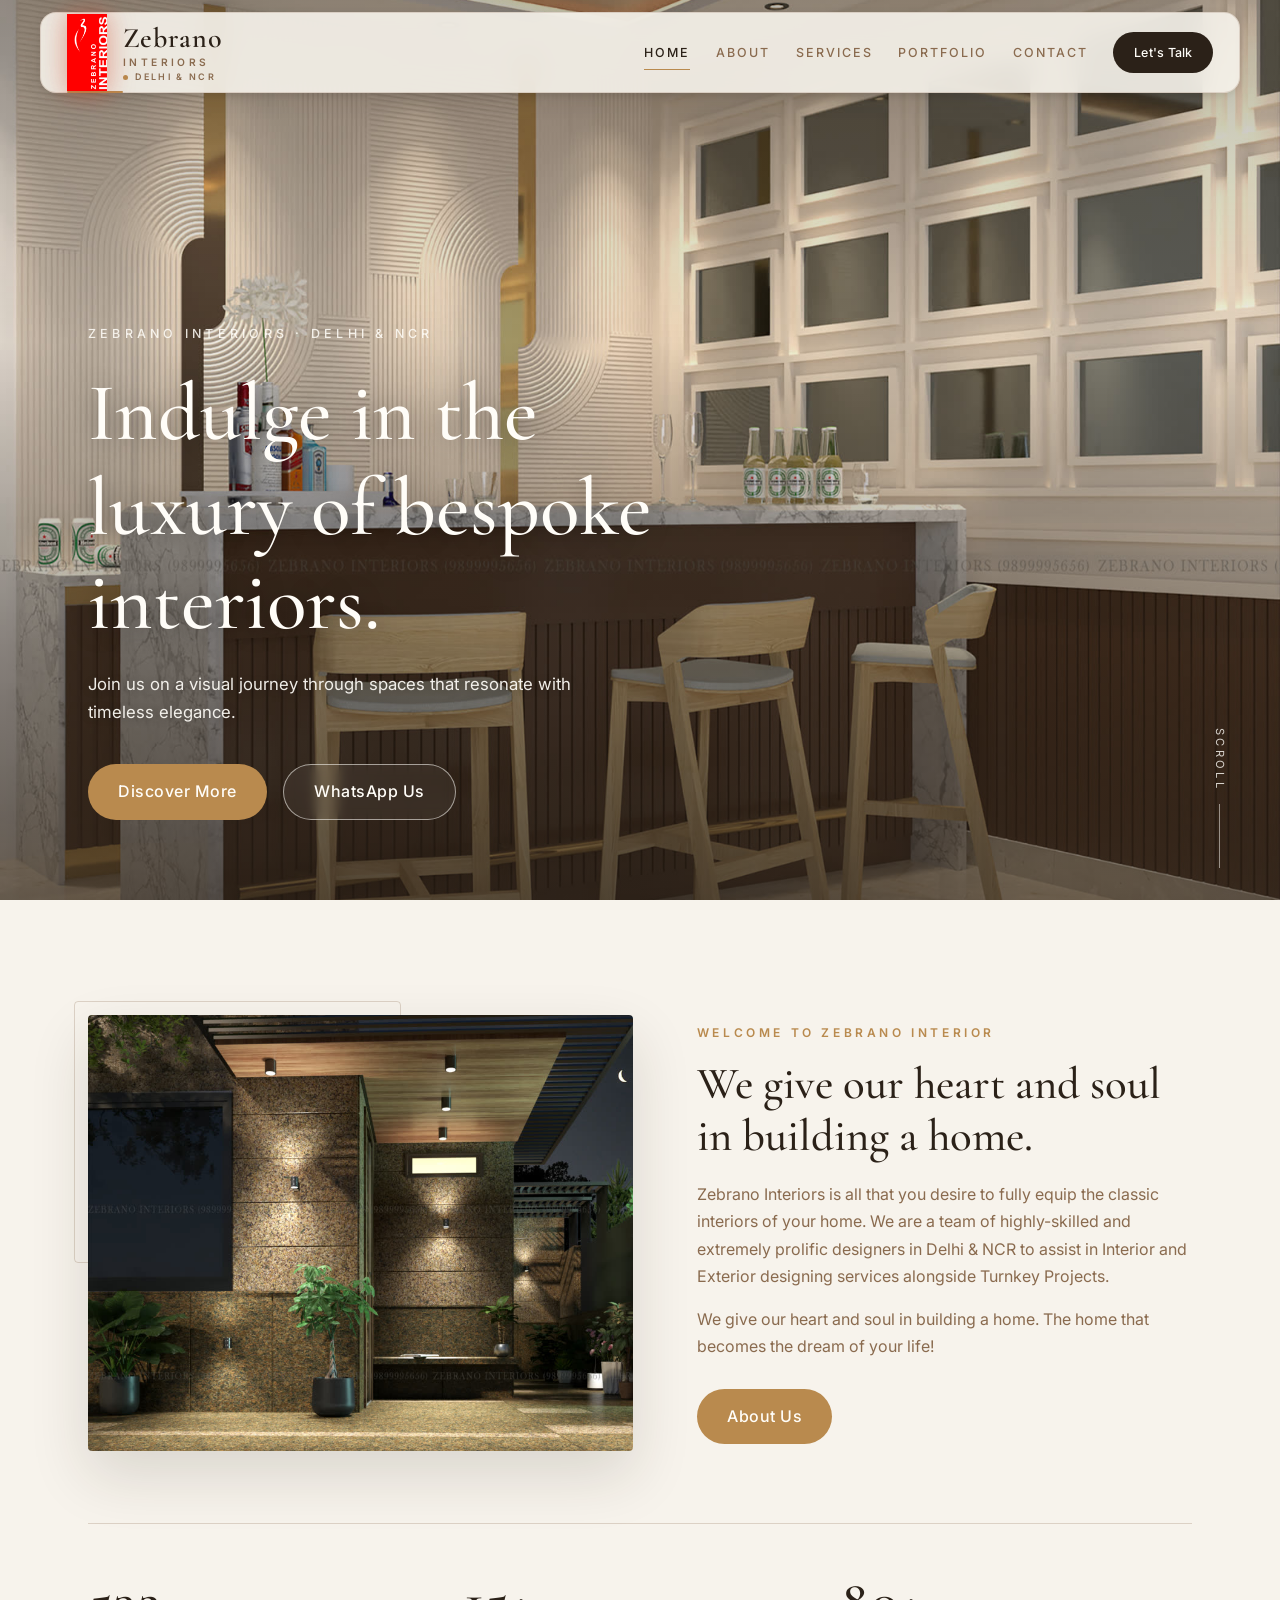
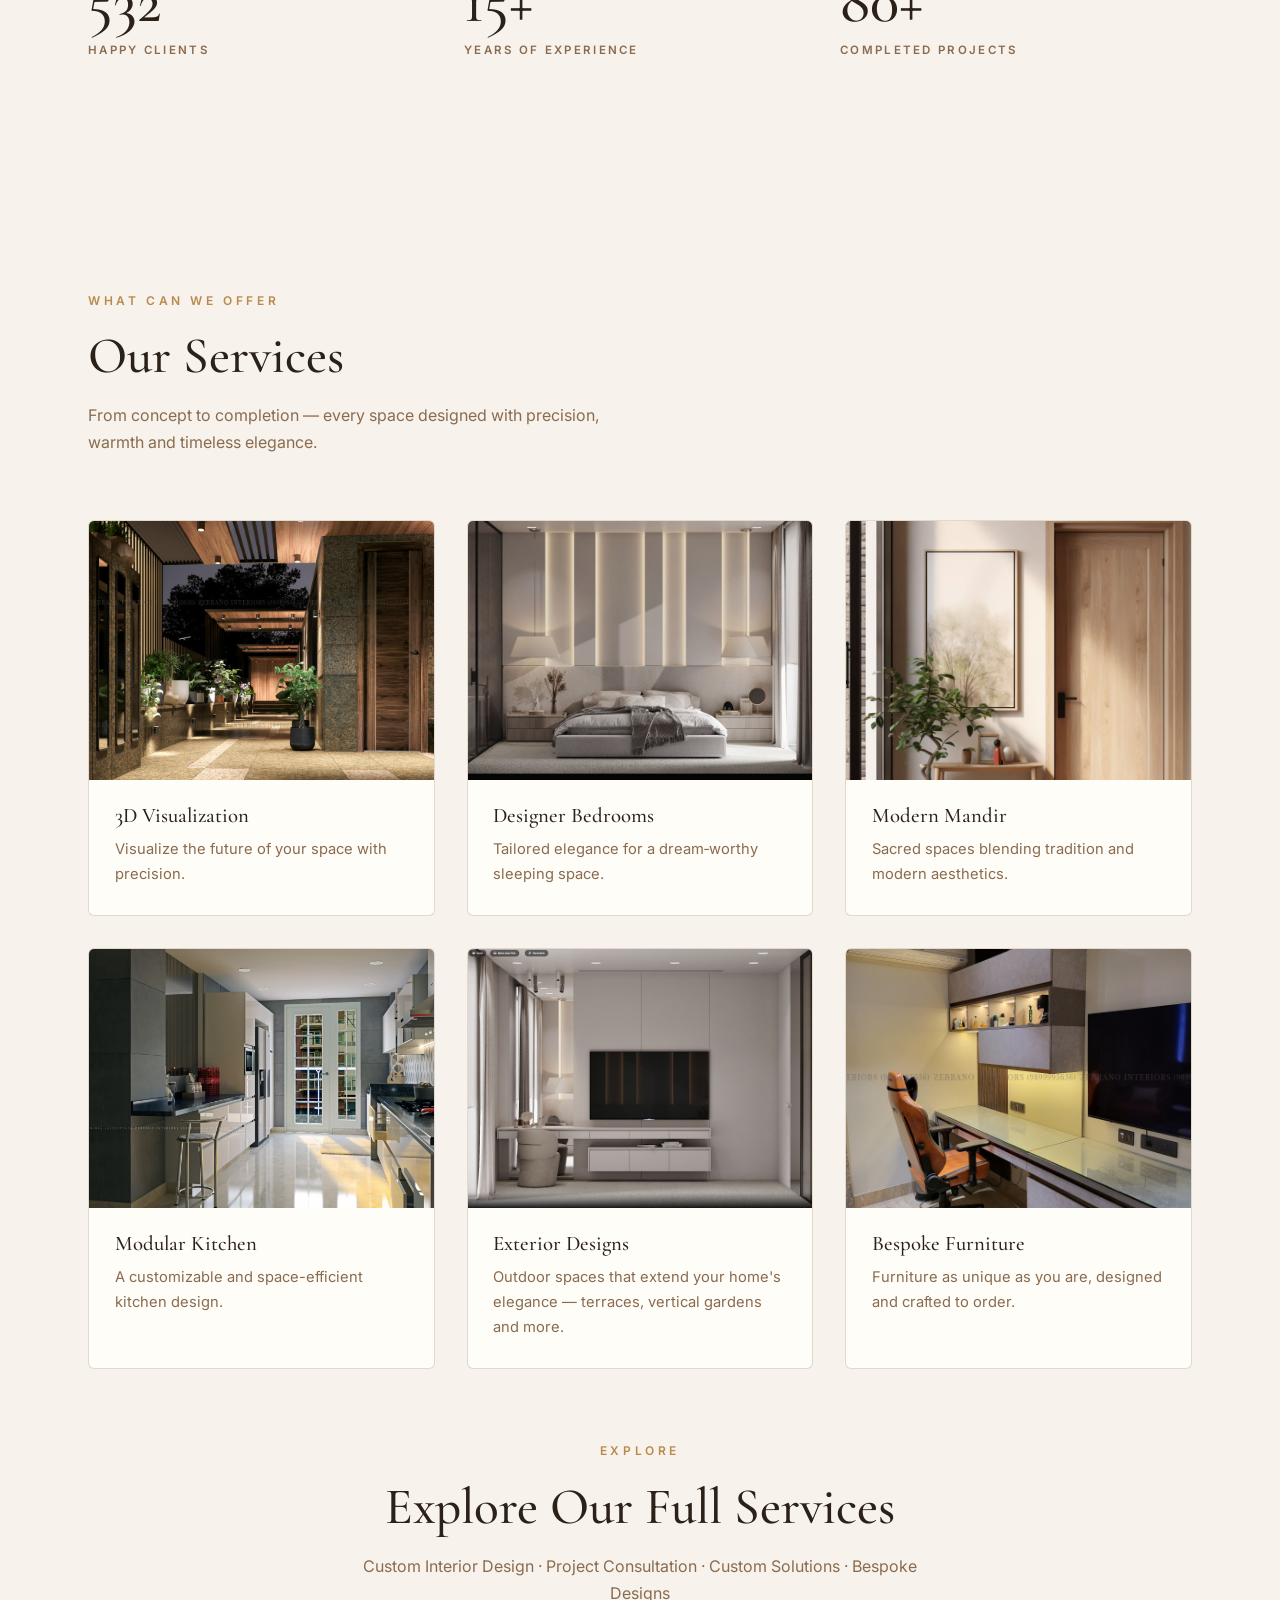
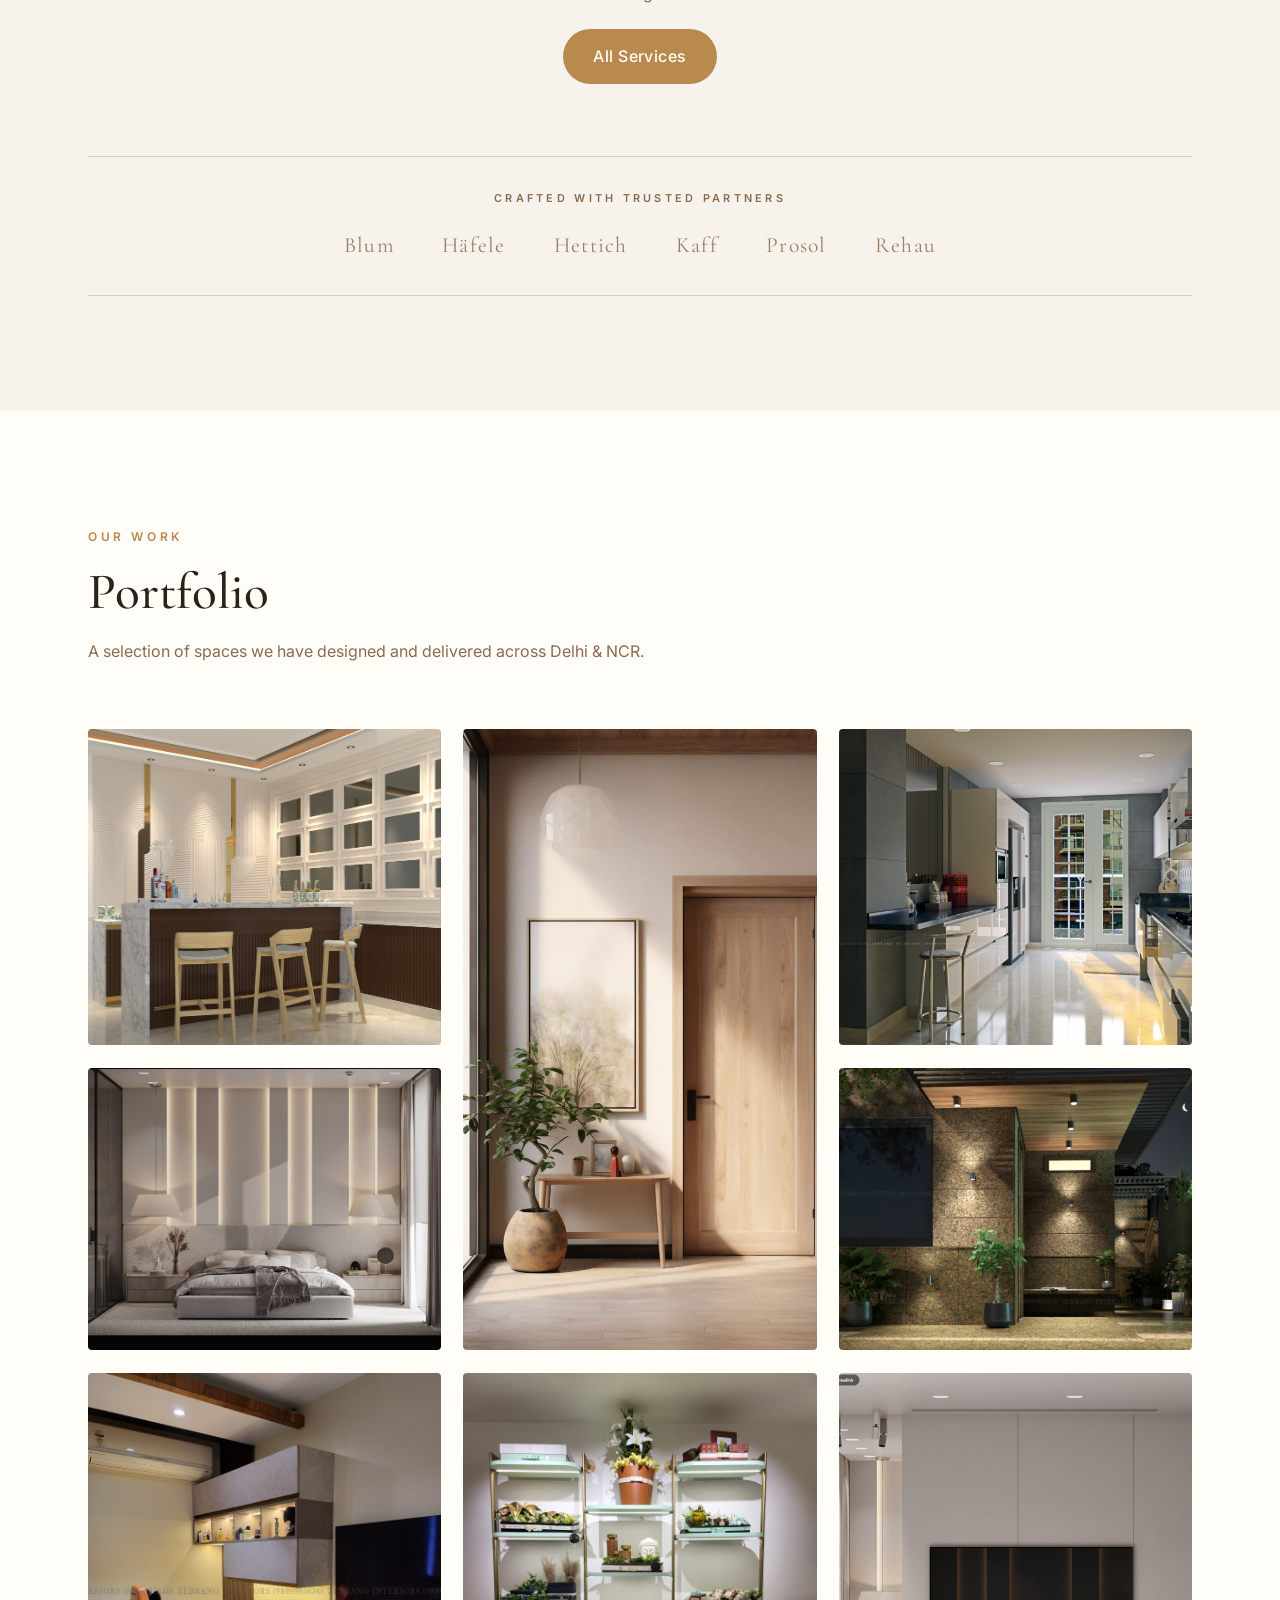
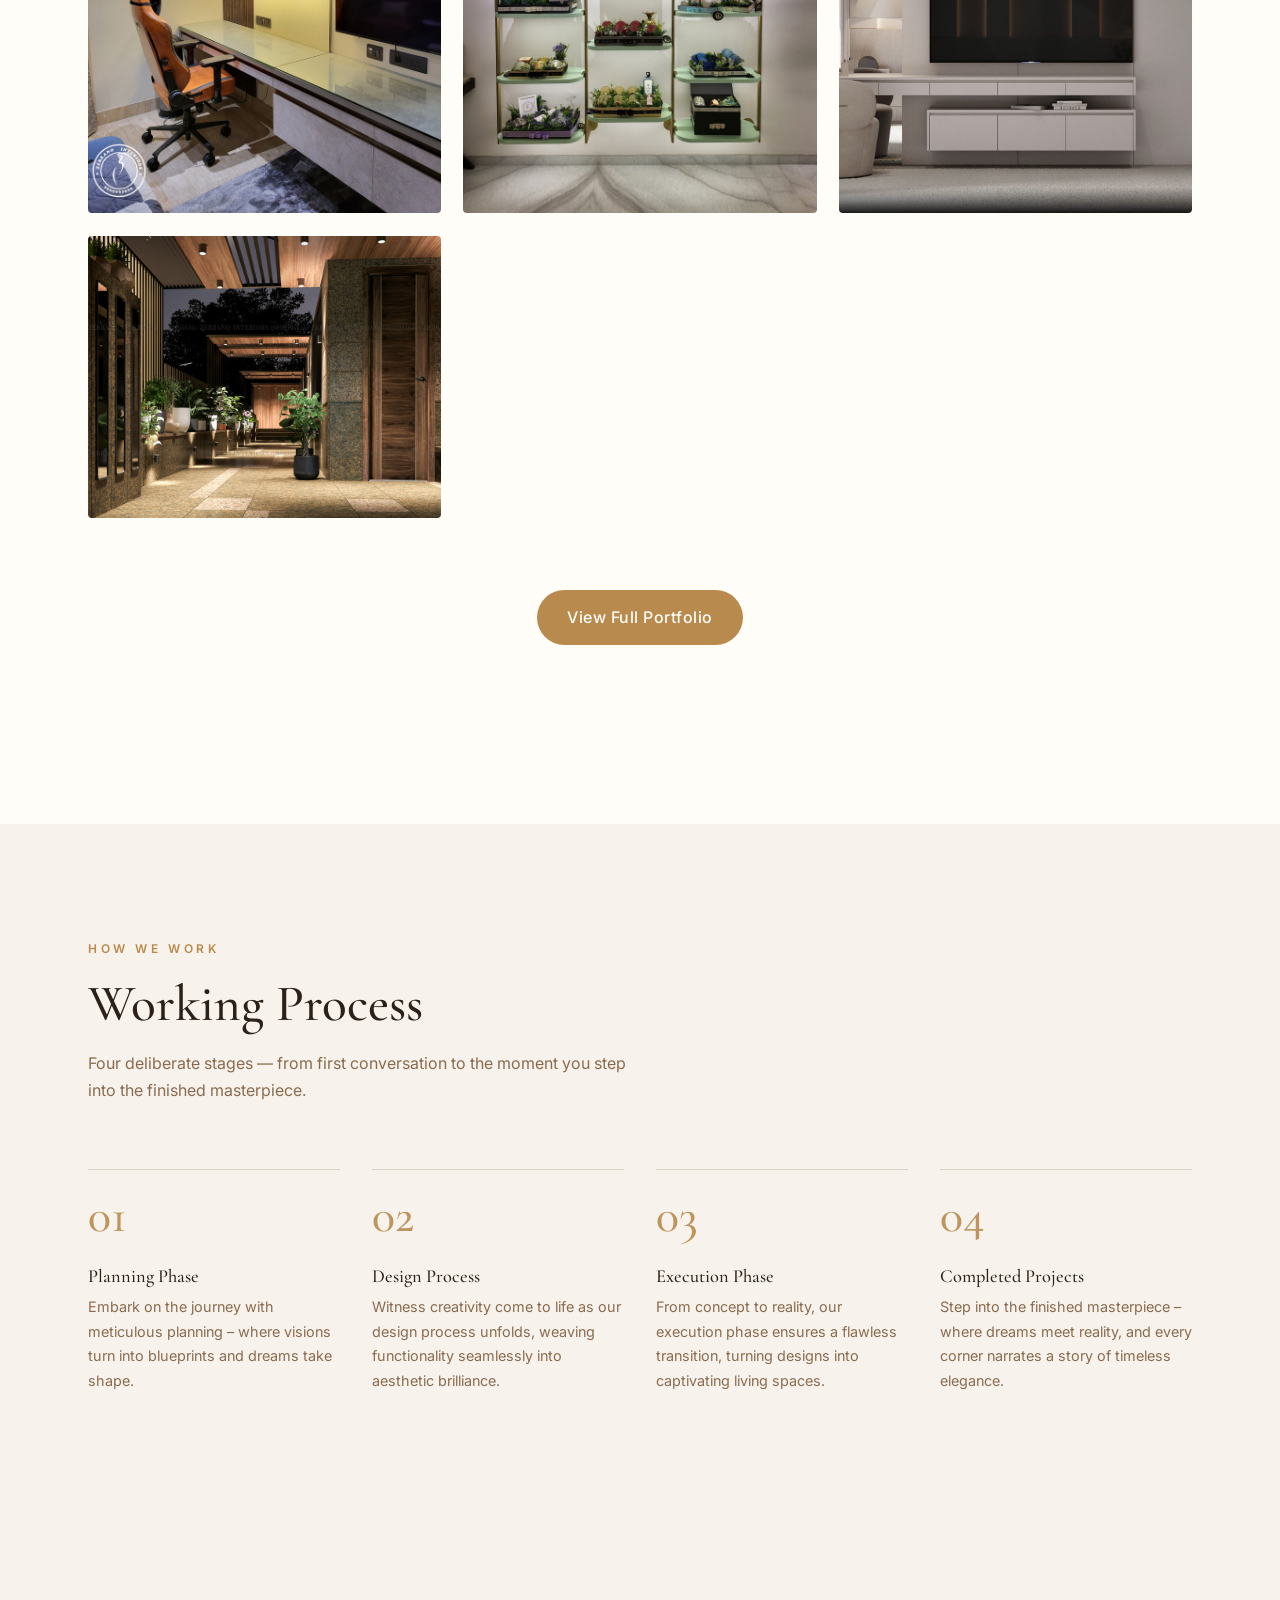
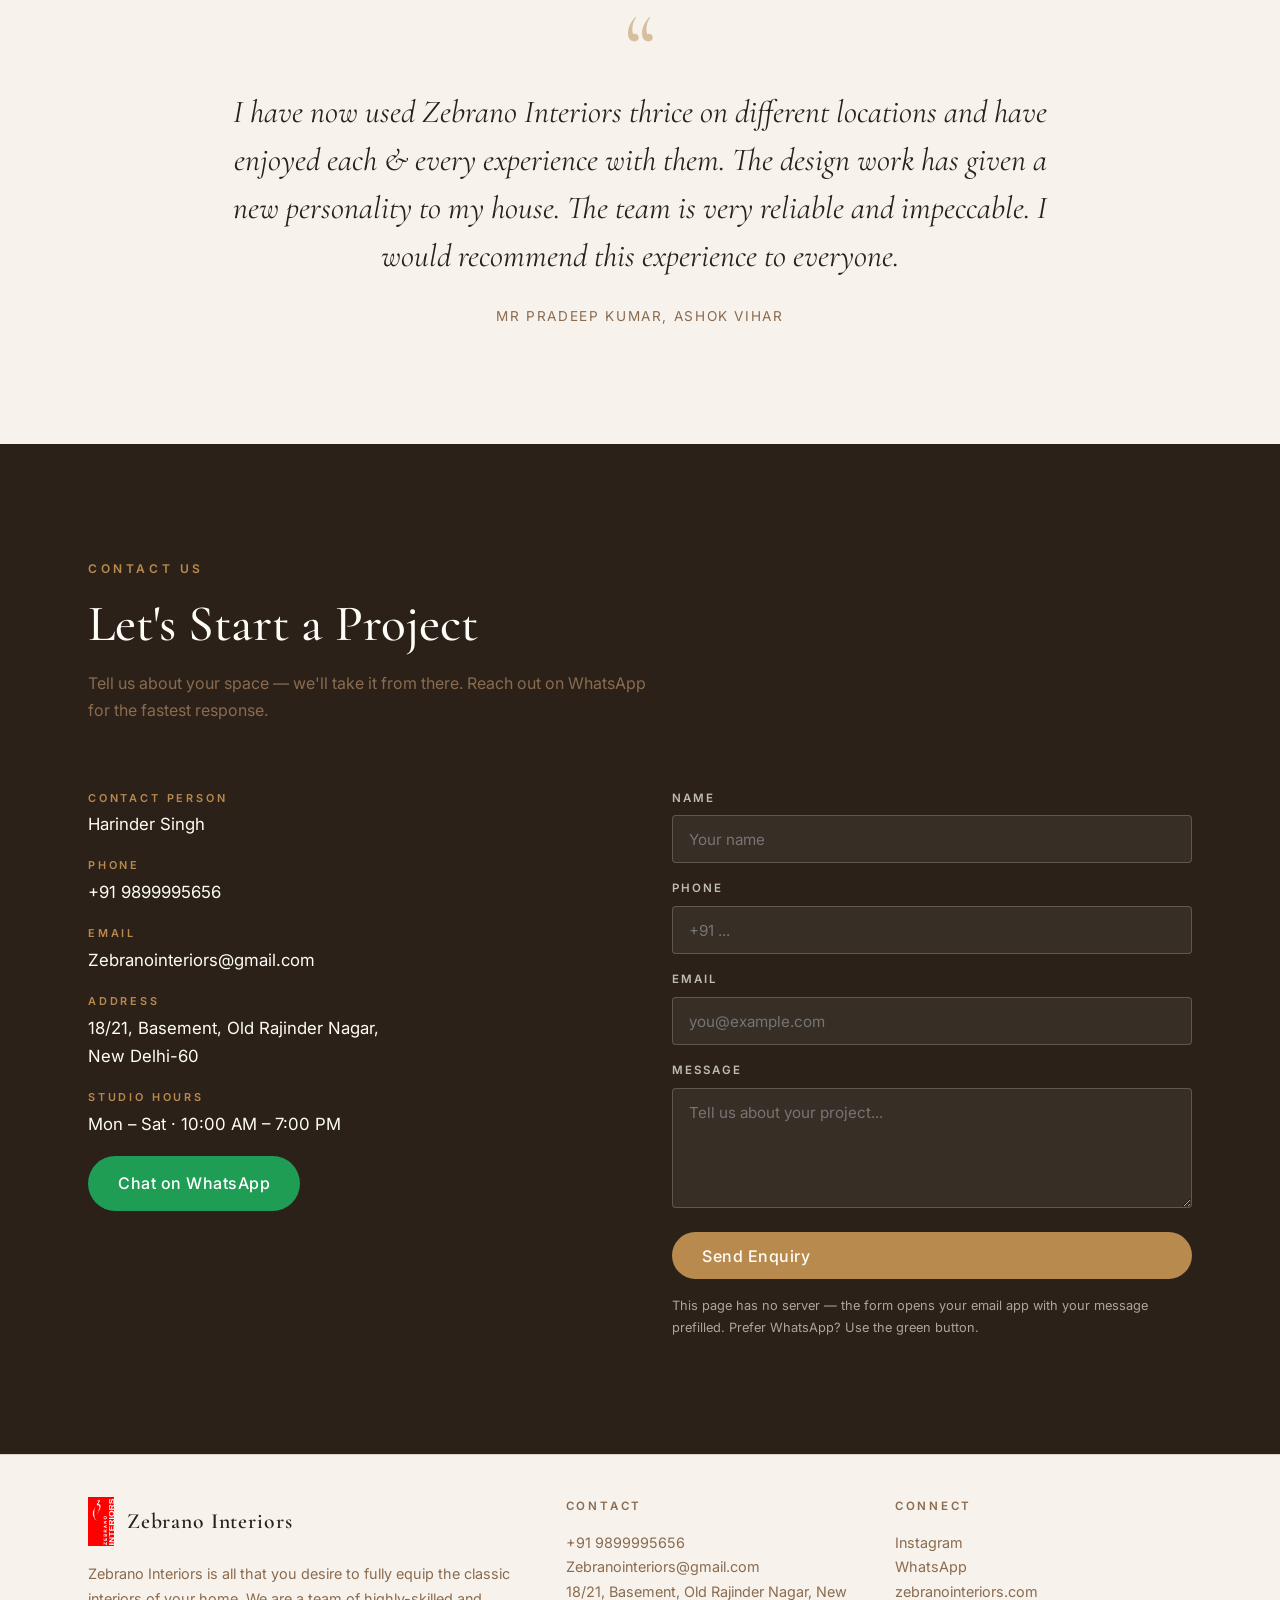
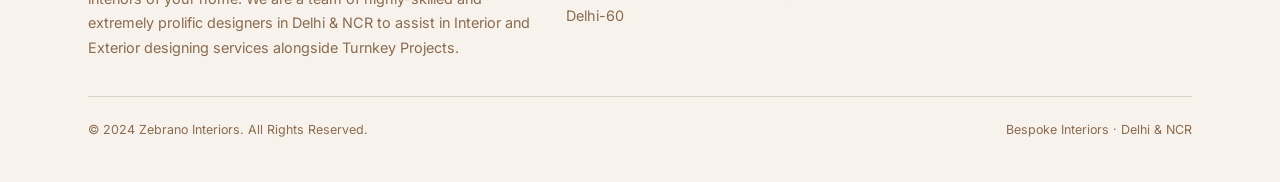
==== index.html @ e10ee1ee "feat: Zebrano Interiors website — bespoke interiors studio, Delhi & NCR" ====
<!DOCTYPE html>
<html lang="en">
<head>
<meta charset="UTF-8">
<meta name="viewport" content="width=device-width, initial-scale=1.0">
<title>Zebrano Interiors — Bespoke Interior Design Studio, Delhi &amp; NCR</title>
<meta name="description" content="Zebrano Interiors Pvt. Ltd. — 15+ years of bespoke interior & exterior design in Delhi & NCR. Modular kitchens, designer bedrooms, modern mandirs, bespoke furniture. Call +91 9899995656.">
<link rel="canonical" href="https://zebranointeriors.com/">
<meta property="og:type" content="website">
<meta property="og:title" content="Zebrano Interiors — Bespoke Interior Design Studio">
<meta property="og:description" content="Indulge in the luxury of bespoke interiors. Modular kitchens, designer bedrooms, modern mandirs, bespoke furniture. Delhi & NCR.">
<meta property="og:url" content="https://zebranointeriors.com/">
<meta property="og:image" content="https://zebranointeriors.com/wp-content/uploads/2024/02/View-1-Day-New.png">
<meta name="twitter:card" content="summary_large_image">
<meta name="twitter:title" content="Zebrano Interiors — Bespoke Interior Design Studio">
<meta name="twitter:description" content="Indulge in the luxury of bespoke interiors. Delhi & NCR.">
<link rel="icon" type="image/png" sizes="192x192" href="assets/img/favicon-192.png">
<link rel="icon" type="image/png" sizes="32x32" href="assets/img/favicon-32.png">
<link rel="preconnect" href="https://fonts.googleapis.com">
<link rel="preconnect" href="https://fonts.gstatic.com" crossorigin>
<link href="https://fonts.googleapis.com/css2?family=Cormorant+Garamond:ital,wght@0,400;0,500;0,600;1,400&family=Inter:wght@400;500;600&display=swap" rel="stylesheet">
<link rel="stylesheet" href="assets/css/style.css">
<link rel="stylesheet" href="assets/css/home.css">
<script type="application/ld+json">
{
  "@context": "https://schema.org",
  "@type": ["LocalBusiness", "ProfessionalService"],
  "name": "Zebrano Interiors Pvt. Ltd.",
  "description": "Interior and exterior design studio in Delhi & NCR offering bespoke modular kitchens, designer bedrooms, modern mandirs and custom furniture.",
  "telephone": "+91-9899995656",
  "email": "Zebranointeriors@gmail.com",
  "url": "https://zebranointeriors.com/",
  "address": {
    "@type": "PostalAddress",
    "streetAddress": "18/21, Basement, Old Rajinder Nagar",
    "addressLocality": "New Delhi",
    "postalCode": "110060",
    "addressCountry": "IN"
  },
  "areaServed": "Delhi NCR",
  "priceRange": "₹₹",
  "founder": { "@type": "Person", "name": "Harinder Singh" }
}
</script>
</head>
<body>

<a class="skip-link" href="#main">Skip to content</a>

<!-- ===== HEADER ===== -->
<header class="site-header" id="siteHeader">
  <div class="container nav">
    <a class="brand" href="index.html" aria-label="Zebrano Interiors home">
      <img class="brand-mark" src="assets/img/zebrano-logo-red.png" alt="" width="40" height="76">
      <span class="brand-text">
        <span class="brand-name">Zebrano</span>
        <span class="brand-tag">Interiors</span>
        <span class="brand-region"><i aria-hidden="true"></i>Delhi &amp; NCR</span>
      </span>
    </a>
    <nav class="menu" id="menu" aria-label="Primary">
      <a href="index.html" aria-current="page">Home</a>
      <a href="about.html">About</a>
      <a href="services.html">Services</a>
      <a href="portfolio.html">Portfolio</a>
      <a href="contact.html">Contact</a>
      <a class="cta" href="contact.html">Let's Talk</a>
    </nav>
    <button class="nav-toggle" id="navToggle" aria-label="Toggle menu" aria-expanded="false" aria-controls="menu">
      <span></span><span></span><span></span>
    </button>
  </div>
</header>

<main id="main">

<!-- ===== HERO ===== -->
<section class="hero" id="top">
  <img src="images/img-03.jpg" alt="Bespoke modular kitchen in warm oak tones designed by Zebrano Interiors" fetchpriority="high">
  <div class="container hero-inner">
    <p class="hero-eyebrow">Zebrano Interiors · Delhi &amp; NCR</p>
    <h1>Indulge in the luxury of bespoke interiors.</h1>
    <p class="hero-sub">Join us on a visual journey through spaces that resonate with timeless elegance.</p>
    <div class="hero-actions">
      <a class="btn btn-primary" href="portfolio.html">Discover More</a>
      <a class="btn btn-ghost" href="https://web.whatsapp.com/send?phone=+919899995656" target="_blank" rel="noopener">WhatsApp Us</a>
    </div>
  </div>
  <p class="hero-scroll" aria-hidden="true">Scroll</p>
</section>

<!-- ===== ABOUT + STATS ===== -->
<section class="section" id="about">
  <div class="container">
    <div class="about-grid">
      <div class="about-img reveal">
        <img src="images/img-05.jpg" alt="Living room interior designed by Zebrano Interiors" loading="lazy" width="900" height="720">
      </div>
      <div class="about-copy reveal">
        <span class="kicker">Welcome To Zebrano Interior</span>
        <h2>We give our heart and soul in building a home.</h2>
        <p>Zebrano Interiors is all that you desire to fully equip the classic interiors of your home. We are a team of highly-skilled and extremely prolific designers in Delhi &amp; NCR to assist in Interior and Exterior designing services alongside Turnkey Projects.</p>
        <p>We give our heart and soul in building a home. The home that becomes the dream of your life!</p>
        <a class="btn btn-primary" href="about.html" style="margin-top:.8rem">About Us</a>
      </div>
    </div>
    <div class="stats reveal">
      <div class="stat"><div class="num">532</div><div class="lbl">Happy Clients</div></div>
      <div class="stat"><div class="num">15+</div><div class="lbl">Years of Experience</div></div>
      <div class="stat"><div class="num">80+</div><div class="lbl">Completed Projects</div></div>
    </div>
  </div>
</section>

<!-- ===== SERVICES ===== -->
<section class="section" id="services">
  <div class="container">
    <div class="section-head reveal">
      <span class="kicker">What Can We Offer</span>
      <h2>Our Services</h2>
      <p>From concept to completion — every space designed with precision, warmth and timeless elegance.</p>
    </div>
    <div class="services-grid">
      <article class="service reveal">
        <img src="images/img-06.jpg" alt="3D visualization of an interior space" loading="lazy" width="900" height="720">
        <div class="service-body"><h3>3D Visualization</h3><p>Visualize the future of your space with precision.</p></div>
      </article>
      <article class="service reveal">
        <img src="images/img-07.jpg" alt="Designer bedroom with warm wooden flooring" loading="lazy" width="1600" height="1274">
        <div class="service-body"><h3>Designer Bedrooms</h3><p>Tailored elegance for a dream&#8209;worthy sleeping space.</p></div>
      </article>
      <article class="service reveal">
        <img src="images/img-11.jpg" alt="Modern mandir — sacred space blending tradition and modern aesthetics" loading="lazy" width="1600" height="2400">
        <div class="service-body"><h3>Modern Mandir</h3><p>Sacred spaces blending tradition and modern aesthetics.</p></div>
      </article>
      <article class="service reveal">
        <img src="images/img-01.jpg" alt="Modular kitchen with customizable, space-efficient design" loading="lazy" width="1242" height="1000">
        <div class="service-body"><h3>Modular Kitchen</h3><p>A customizable and space-efficient kitchen design.</p></div>
      </article>
      <article class="service reveal">
        <img src="images/img-04.jpg" alt="Exterior design with vertical garden and terrace" loading="lazy" width="1600" height="1198">
        <div class="service-body"><h3>Exterior Designs</h3><p>Outdoor spaces that extend your home's elegance — terraces, vertical gardens and more.</p></div>
      </article>
      <article class="service reveal">
        <img src="images/img-12.jpg" alt="Bespoke furniture crafted to order" loading="lazy" width="1500" height="1872">
        <div class="service-body"><h3>Bespoke Furniture</h3><p>Furniture as unique as you are, designed and crafted to order.</p></div>
      </article>
    </div>
    <div class="section-head center reveal" style="margin-top:clamp(3rem,6vw,4.5rem)">
      <span class="kicker">Explore</span>
      <h2>Explore Our Full Services</h2>
      <p>Custom Interior Design · Project Consultation · Custom Solutions · Bespoke Designs</p>
      <a class="btn btn-primary" href="services.html" style="margin-top:1.4rem">All Services</a>
    </div>
    <div class="partners reveal">
      <p class="partners-label">Crafted with trusted partners</p>
      <div class="partners-list">
        <span>Blum</span><span>Häfele</span><span>Hettich</span><span>Kaff</span><span>Prosol</span><span>Rehau</span>
      </div>
    </div>
  </div>
</section>

<!-- ===== PORTFOLIO ===== -->
<section class="section portfolio" id="portfolio">
  <div class="container">
    <div class="section-head reveal">
      <span class="kicker">Our Work</span>
      <h2>Portfolio</h2>
      <p>A selection of spaces we have designed and delivered across Delhi &amp; NCR.</p>
    </div>
    <div class="portfolio-grid" id="portfolioGrid">
      <a class="reveal" href="images/img-03.jpg" data-cap="Modular Kitchen">
        <img src="images/img-03.jpg" alt="Modular kitchen in warm oak tones" loading="lazy" width="1600" height="1434">
        <span class="cap">Modular Kitchen</span>
      </a>
      <a class="reveal tall" href="images/img-11.jpg" data-cap="Mandir Area">
        <img src="images/img-11.jpg" alt="Mandir area design" loading="lazy" width="1600" height="2400">
        <span class="cap">Mandir Area</span>
      </a>
      <a class="reveal" href="images/img-01.jpg" data-cap="Modular Kitchen">
        <img src="images/img-01.jpg" alt="Modular kitchen unit" loading="lazy" width="1242" height="1000">
        <span class="cap">Modular Kitchen</span>
      </a>
      <a class="reveal" href="images/img-07.jpg" data-cap="Master Bedroom">
        <img src="images/img-07.jpg" alt="Master bedroom with warm wooden flooring" loading="lazy" width="1600" height="1274">
        <span class="cap">Master Bedroom</span>
      </a>
      <a class="reveal" href="images/img-05.jpg" data-cap="Living Room">
        <img src="images/img-05.jpg" alt="Living room design" loading="lazy" width="900" height="720">
        <span class="cap">Living Room</span>
      </a>
      <a class="reveal" href="images/img-12.jpg" data-cap="Bar Unit">
        <img src="images/img-12.jpg" alt="Designer bar unit" loading="lazy" width="1500" height="1872">
        <span class="cap">Bar Unit</span>
      </a>
      <a class="reveal" href="images/img-13.jpg" data-cap="Bar Unit">
        <img src="images/img-13.jpg" alt="Designer bar unit" loading="lazy" width="1500" height="1872">
        <span class="cap">Bar Unit</span>
      </a>
      <a class="reveal" href="images/img-04.jpg" data-cap="Drawing Room">
        <img src="images/img-04.jpg" alt="Drawing room design" loading="lazy" width="1600" height="1198">
        <span class="cap">Drawing Room</span>
      </a>
      <a class="reveal" href="images/img-06.jpg" data-cap="TV Unit">
        <img src="images/img-06.jpg" alt="TV unit design" loading="lazy" width="900" height="720">
        <span class="cap">TV Unit</span>
      </a>
    </div>
    <div class="section-head center reveal" style="margin-top:clamp(3rem,6vw,4.5rem)">
      <a class="btn btn-primary" href="portfolio.html">View Full Portfolio</a>
    </div>
  </div>
</section>

<!-- ===== PROCESS ===== -->
<section class="section" id="process">
  <div class="container">
    <div class="section-head reveal">
      <span class="kicker">How We Work</span>
      <h2>Working Process</h2>
      <p>Four deliberate stages — from first conversation to the moment you step into the finished masterpiece.</p>
    </div>
    <div class="process-grid">
      <div class="process-step reveal">
        <span class="num" aria-hidden="true">01</span>
        <h3>Planning Phase</h3>
        <p>Embark on the journey with meticulous planning – where visions turn into blueprints and dreams take shape.</p>
      </div>
      <div class="process-step reveal">
        <span class="num" aria-hidden="true">02</span>
        <h3>Design Process</h3>
        <p>Witness creativity come to life as our design process unfolds, weaving functionality seamlessly into aesthetic brilliance.</p>
      </div>
      <div class="process-step reveal">
        <span class="num" aria-hidden="true">03</span>
        <h3>Execution Phase</h3>
        <p>From concept to reality, our execution phase ensures a flawless transition, turning designs into captivating living spaces.</p>
      </div>
      <div class="process-step reveal">
        <span class="num" aria-hidden="true">04</span>
        <h3>Completed Projects</h3>
        <p>Step into the finished masterpiece – where dreams meet reality, and every corner narrates a story of timeless elegance.</p>
      </div>
    </div>
  </div>
</section>

<!-- ===== TESTIMONIAL ===== -->
<section class="section testimonial" id="testimonial">
  <div class="container reveal">
    <span class="quote-mark" aria-hidden="true">&ldquo;</span>
    <blockquote>
      I have now used Zebrano Interiors thrice on different locations and have enjoyed each &amp; every experience with them. The design work has given a new personality to my house. The team is very reliable and impeccable. I would recommend this experience to everyone.
    </blockquote>
    <cite>Mr Pradeep Kumar, Ashok Vihar</cite>
  </div>
</section>

</main>

<!-- ===== CONTACT CTA ===== -->
<section class="section contact" id="contact">
  <div class="container">
    <div class="section-head reveal">
      <span class="kicker">Contact Us</span>
      <h2>Let's Start a Project</h2>
      <p>Tell us about your space — we'll take it from there. Reach out on WhatsApp for the fastest response.</p>
    </div>
    <div class="contact-grid">
      <div class="contact-info reveal">
        <div class="contact-detail">
          <span class="k">Contact Person</span>
          <span class="v">Harinder Singh</span>
        </div>
        <div class="contact-detail">
          <span class="k">Phone</span>
          <a class="v" href="tel:+919899995656">+91 9899995656</a>
        </div>
        <div class="contact-detail">
          <span class="k">Email</span>
          <a class="v" href="mailto:Zebranointeriors@gmail.com">Zebranointeriors@gmail.com</a>
        </div>
        <div class="contact-detail">
          <span class="k">Address</span>
          <span class="v">18/21, Basement, Old Rajinder Nagar,<br>New Delhi-60</span>
        </div>
        <div class="contact-detail">
          <span class="k">Studio Hours</span>
          <span class="v">Mon – Sat · 10:00 AM – 7:00 PM</span>
        </div>
        <a class="btn btn-whatsapp" href="https://web.whatsapp.com/send?phone=+919899995656" target="_blank" rel="noopener">Chat on WhatsApp</a>
      </div>
      <form class="form reveal" id="contactForm" novalidate>
        <div class="field">
          <label for="f-name">Name</label>
          <input id="f-name" name="name" type="text" required autocomplete="name" placeholder="Your name">
          <span class="err">Please enter your name.</span>
        </div>
        <div class="field">
          <label for="f-phone">Phone</label>
          <input id="f-phone" name="phone" type="tel" required autocomplete="tel" placeholder="+91 ...">
          <span class="err">Please enter a valid phone number.</span>
        </div>
        <div class="field">
          <label for="f-email">Email</label>
          <input id="f-email" name="email" type="email" autocomplete="email" placeholder="you@example.com">
          <span class="err">Please enter a valid email address.</span>
        </div>
        <div class="field">
          <label for="f-msg">Message</label>
          <textarea id="f-msg" name="message" required placeholder="Tell us about your project..."></textarea>
          <span class="err">Please tell us a little about your project.</span>
        </div>
        <button class="btn btn-primary" type="submit">Send Enquiry</button>
        <p class="form-note">This page has no server — the form opens your email app with your message prefilled. Prefer WhatsApp? Use the green button.</p>
        <p class="form-success" id="formSuccess" role="status">Your email app should have opened with your message. If not, email us directly at Zebranointeriors@gmail.com.</p>
      </form>
    </div>
  </div>
</section>

<!-- ===== FOOTER ===== -->
<footer class="site-footer">
  <div class="container">
    <div class="footer-grid">
      <div>
        <div class="footer-brand">
          <img src="assets/img/zebrano-logo-red.png" alt="" width="26" height="50">
          <span class="brand-name">Zebrano Interiors</span>
        </div>
        <p>Zebrano Interiors is all that you desire to fully equip the classic interiors of your home. We are a team of highly-skilled and extremely prolific designers in Delhi &amp; NCR to assist in Interior and Exterior designing services alongside Turnkey Projects.</p>
      </div>
      <div>
        <h4>Contact</h4>
        <p><a href="tel:+919899995656">+91 9899995656</a><br><a href="mailto:Zebranointeriors@gmail.com">Zebranointeriors@gmail.com</a><br>18/21, Basement, Old Rajinder Nagar, New Delhi-60</p>
      </div>
      <div>
        <h4>Connect</h4>
        <p><a href="https://instagram.com/zebranointeriors" target="_blank" rel="noopener">Instagram</a><br><a href="https://web.whatsapp.com/send?phone=+919899995656" target="_blank" rel="noopener">WhatsApp</a><br><a href="https://zebranointeriors.com/" target="_blank" rel="noopener">zebranointeriors.com</a></p>
      </div>
    </div>
    <div class="footer-bottom">
      <span>© 2024 Zebrano Interiors. All Rights Reserved.</span>
      <span>Bespoke Interiors · Delhi &amp; NCR</span>
    </div>
  </div>
</footer>

<!-- ===== LIGHTBOX ===== -->
<div class="lightbox" id="lightbox" role="dialog" aria-modal="true" aria-label="Image viewer">
  <button class="lb-close" id="lbClose" aria-label="Close">×</button>
  <img id="lbImg" src="" alt="">
  <div class="lb-nav">
    <button id="lbPrev" aria-label="Previous image">← Prev</button>
    <span id="lbCount"></span>
    <button id="lbNext" aria-label="Next image">Next →</button>
  </div>
</div>

<script src="assets/js/main.js"></script>
</body>
</html>
---- assets/css/style.css ----
/* ==========================================================================
   ZEBRANO INTERIORS — shared stylesheet
   Warm editorial tokens · Cormorant Garamond + Inter · original brand mark
   ========================================================================== */

/* ---------- TOKENS ---------- */
:root{
  --canvas:#f7f3ec; --ink:#2b2118; --oak:#8a6b4f; --accent:#b98a4e;
  --paper:#fffdf8; --hairline:rgba(139,107,79,.25);
  --serif:"Cormorant Garamond",Georgia,serif;
  --sans:"Inter",-apple-system,BlinkMacSystemFont,"Segoe UI",sans-serif;
  --shadow:0 24px 60px rgba(43,33,24,.14);
  --ease:cubic-bezier(.22,.61,.36,1);
}

*,*::before,*::after{box-sizing:border-box;margin:0;padding:0}
html{scroll-behavior:smooth}
body{background:var(--canvas);color:var(--ink);font-family:var(--sans);font-size:16px;line-height:1.7;-webkit-font-smoothing:antialiased;overflow-x:hidden}
img{display:block;max-width:100%;height:auto}
a{color:inherit;text-decoration:none}
ul{list-style:none}
.container{max-width:1200px;margin-inline:auto;padding-inline:clamp(1.25rem,4vw,3rem)}
section{scroll-margin-top:110px}
h1,h2,h3,.serif{font-family:var(--serif);font-weight:500;line-height:1.15}
.skip-link{position:absolute;left:-999px;top:0;background:var(--ink);color:var(--paper);padding:.6rem 1rem;z-index:300}
.skip-link:focus{left:0}

/* ---------- HEADER ---------- */
.site-header{position:fixed;inset-inline:0;top:12px;z-index:100;display:flex;justify-content:center;pointer-events:none;padding-inline:10px}
.site-header .nav{position:relative;pointer-events:auto;max-width:1200px;width:100%;height:clamp(76px,9vh,88px);display:flex;align-items:center;justify-content:space-between;gap:1.2rem;padding-inline:clamp(.9rem,2vw,1.6rem);background:rgba(247,243,236,.9);backdrop-filter:blur(12px);-webkit-backdrop-filter:blur(12px);border:1px solid rgba(139,107,79,.2);border-radius:16px;box-shadow:0 10px 30px -18px rgba(43,33,24,.35),0 2px 8px rgba(43,33,24,.08);transition:height .35s var(--ease),box-shadow .35s var(--ease)}
.site-header.scrolled .nav{height:clamp(58px,7vh,64px);box-shadow:0 14px 34px -20px rgba(43,33,24,.4),0 1px 0 var(--hairline)}
.site-header .nav::before{content:"";position:absolute;left:clamp(.9rem,2vw,1.6rem);bottom:-1px;width:56px;height:2px;background:var(--accent);border-radius:2px;transition:width .35s var(--ease)}
.site-header.scrolled .nav::before{width:34px}
.brand{display:flex;align-items:center;gap:clamp(.7rem,1.4vw,1rem);color:var(--ink)}
.brand-mark{width:clamp(30px,3.4vw,40px);height:auto;flex:none;filter:drop-shadow(0 0 14px rgba(207,65,40,.30)) drop-shadow(0 3px 10px rgba(207,65,40,.20));transition:width .35s var(--ease),filter .3s ease}
.site-header.scrolled .brand-mark{width:23px;filter:drop-shadow(0 0 10px rgba(207,65,40,.26)) drop-shadow(0 2px 7px rgba(207,65,40,.16))}
.brand-text{display:flex;flex-direction:column;justify-content:center;line-height:1.12;min-width:0}
.brand-name{font-family:var(--serif);font-size:clamp(1.35rem,2.6vw,1.75rem);font-weight:600;letter-spacing:.03em;white-space:nowrap}
.brand-tag{font-size:.64rem;letter-spacing:.34em;font-weight:600;text-transform:uppercase;color:var(--oak);margin-top:3px;max-height:20px;overflow:hidden;transition:max-height .3s var(--ease),opacity .2s ease,transform .3s var(--ease),margin .3s var(--ease)}
.brand-region{display:flex;align-items:center;gap:.48rem;font-size:.56rem;letter-spacing:.26em;font-weight:600;text-transform:uppercase;color:var(--oak);margin-top:4px;max-height:20px;overflow:hidden;transition:max-height .3s var(--ease),opacity .2s ease,transform .3s var(--ease),margin .3s var(--ease)}
.brand-region i{width:5px;height:5px;border-radius:50%;background:var(--accent);flex:none}
.site-header.scrolled .brand-tag,.site-header.scrolled .brand-region{max-height:0;margin-top:0;opacity:0;transform:translateY(-5px)}
.menu{display:flex;gap:clamp(1rem,2vw,2rem);align-items:center}
.menu a{font-size:.78rem;font-weight:500;letter-spacing:.16em;text-transform:uppercase;color:var(--oak);position:relative;padding-block:.4rem;transition:color .25s}
.menu a::after{content:"";position:absolute;left:0;bottom:0;width:0;height:1px;background:var(--accent);transition:width .3s var(--ease)}
.menu a:hover,.menu a[aria-current="page"]{color:var(--ink)}
.menu a[aria-current="page"]::after{width:100%}
.menu a:hover::after{width:100%}
.menu .cta{background:var(--ink);color:var(--paper);padding:.62rem 1.3rem;border-radius:999px;text-transform:none;letter-spacing:.02em;transition:background .25s}
.menu .cta:hover{background:var(--accent);color:var(--paper)}
.menu .cta::after{display:none}
.nav-toggle{display:none;background:none;border:0;cursor:pointer;width:44px;height:44px;position:relative;z-index:120}
.nav-toggle span{display:block;width:26px;height:2px;background:var(--ink);margin:5px auto;border-radius:2px;transition:.3s var(--ease)}
@media (max-width:920px){
  .site-header{top:8px;padding-inline:8px}
  .site-header .nav{height:68px;border-radius:14px;backdrop-filter:none;-webkit-backdrop-filter:none}
  .site-header.scrolled .nav{height:54px}
  .site-header .brand-mark{width:27px}
  .menu{position:fixed;inset:0;z-index:110;height:100svh;background:var(--canvas);flex-direction:column;justify-content:center;align-items:center;gap:.6rem;opacity:0;pointer-events:none;transition:opacity .35s;border-radius:0}
  .menu.open{opacity:1;pointer-events:auto}
  .menu a{font-size:clamp(1.35rem,5.4vw,1.9rem);font-family:var(--serif);letter-spacing:.06em;text-transform:none;padding-block:.5rem;opacity:0;transform:translateY(14px);transition:opacity .4s ease,transform .4s var(--ease)}
  .menu.open a{opacity:1;transform:none}
  .menu.open a:nth-child(1){transition-delay:.06s}
  .menu.open a:nth-child(2){transition-delay:.12s}
  .menu.open a:nth-child(3){transition-delay:.18s}
  .menu.open a:nth-child(4){transition-delay:.24s}
  .menu.open a:nth-child(5){transition-delay:.3s}
  .menu.open a:nth-child(6){transition-delay:.36s}
  .menu.open a:hover{color:var(--accent)}
  .menu .cta{margin-top:1.2rem;font-family:var(--sans);font-size:1rem;letter-spacing:.04em;text-transform:none;padding:.85rem 2.2rem}
  .nav-toggle{display:block}
  .nav-toggle.open span:nth-child(1){transform:translateY(7px) rotate(45deg)}
  .nav-toggle.open span:nth-child(2){opacity:0}
  .nav-toggle.open span:nth-child(3){transform:translateY(-7px) rotate(-45deg)}
}

/* ---------- BUTTONS ---------- */
.btn{display:inline-flex;align-items:center;gap:.6rem;padding:.85rem 1.9rem;border-radius:999px;font-weight:500;letter-spacing:.03em;transition:.3s var(--ease);cursor:pointer;border:0;font-family:var(--sans);font-size:1rem}
.btn-primary{background:var(--accent);color:var(--paper)}
.btn-primary:hover{background:var(--ink)}
.btn-ghost{border:1px solid rgba(255,253,248,.55);color:var(--paper);background:rgba(255,255,255,.06);backdrop-filter:blur(6px)}
.btn-ghost:hover{background:var(--paper);color:var(--ink)}
.btn-whatsapp{background:#1f9d55;color:#fff}
.btn-whatsapp:hover{filter:brightness(1.08)}

/* ---------- HERO (shared page hero, non-home) ---------- */
.page-hero{position:relative;padding-top:clamp(7.5rem,13vw,9.5rem);padding-bottom:clamp(2.5rem,5vw,3.5rem);overflow:hidden}
.page-hero::before{content:"";position:absolute;inset:0;background:radial-gradient(120% 140% at 50% -20%,rgba(185,138,78,.10),transparent 60%)}
.page-hero .crumbs{font-size:.7rem;font-weight:600;letter-spacing:.26em;text-transform:uppercase;color:var(--oak);margin-bottom:1.2rem}
.page-hero .crumbs a:hover{color:var(--accent)}
.page-hero h1{font-size:clamp(2.6rem,6vw,4.6rem);max-width:18ch;position:relative}
.page-hero p.sub{color:var(--oak);max-width:56ch;margin-top:1rem;font-size:1.05rem;position:relative}

/* ---------- SECTION SHELL ---------- */
.section{padding-block:clamp(4.5rem,9vw,7.5rem)}
.section-head{max-width:720px;margin-bottom:clamp(2.5rem,5vw,4rem)}
.kicker{font-size:.75rem;font-weight:600;letter-spacing:.3em;text-transform:uppercase;color:var(--accent);margin-bottom:1rem;display:block}
.section-head h2{font-size:clamp(2rem,4.2vw,3.2rem);margin-bottom:1rem}
.section-head p{color:var(--oak);max-width:56ch}
.section-head.center{margin-inline:auto;text-align:center}
.section-head.center p{margin-inline:auto}

/* ---------- STATS ---------- */
.stats{display:grid;grid-template-columns:repeat(3,1fr);gap:1.5rem;border-top:1px solid var(--hairline);padding-top:clamp(2rem,4vw,3rem);margin-top:clamp(3rem,6vw,4.5rem)}
.stat .num{font-family:var(--serif);font-size:clamp(2.4rem,5vw,3.8rem);font-weight:500;color:var(--ink);line-height:1}
.stat .lbl{margin-top:.5rem;font-size:.72rem;font-weight:600;letter-spacing:.2em;text-transform:uppercase;color:var(--oak)}

/* ---------- SERVICES ---------- */
.services-grid{display:grid;grid-template-columns:repeat(3,1fr);gap:clamp(1.2rem,2.5vw,2rem)}
.service{border:1px solid var(--hairline);border-radius:6px;overflow:hidden;background:var(--paper);transition:transform .35s var(--ease),box-shadow .35s var(--ease)}
.service:hover{transform:translateY(-6px);box-shadow:var(--shadow)}
.service img{aspect-ratio:4/3;object-fit:cover;width:100%;transition:transform .5s var(--ease)}
.service:hover img{transform:scale(1.04)}
.service-body{padding:1.5rem 1.6rem 1.8rem}
.service h3{font-size:1.3rem;margin-bottom:.55rem}
.service p{font-size:.92rem;color:var(--oak)}
@media (max-width:900px){.services-grid{grid-template-columns:1fr 1fr}}
@media (max-width:620px){.services-grid{grid-template-columns:1fr}}

/* ---------- PARTNERS ---------- */
.partners{border-top:1px solid var(--hairline);border-bottom:1px solid var(--hairline);padding-block:2rem;margin-top:clamp(3rem,6vw,4.5rem)}
.partners-label{text-align:center;font-size:.68rem;font-weight:600;letter-spacing:.3em;text-transform:uppercase;color:var(--oak);margin-bottom:1.2rem}
.partners-list{display:flex;flex-wrap:wrap;justify-content:center;gap:1rem 3rem}
.partners-list span{font-family:var(--serif);font-size:1.35rem;letter-spacing:.06em;color:var(--oak);opacity:.85;transition:opacity .25s}
.partners-list span:hover{opacity:1}

/* ---------- PORTFOLIO ---------- */
.portfolio{background:var(--paper)}
.portfolio-grid{display:grid;grid-template-columns:repeat(3,1fr);gap:clamp(.9rem,2vw,1.4rem)}
.portfolio-grid a{position:relative;overflow:hidden;border-radius:4px;display:block}
.portfolio-grid img{width:100%;height:100%;object-fit:cover;transition:transform .55s var(--ease)}
.portfolio-grid a:hover img{transform:scale(1.05)}
.portfolio-grid a::after{content:"";position:absolute;inset:0;background:linear-gradient(180deg,transparent 55%,rgba(43,33,24,.55));opacity:0;transition:opacity .35s}
.portfolio-grid a:hover::after{opacity:1}
.portfolio-grid .cap{position:absolute;left:1.1rem;bottom:1rem;z-index:2;color:var(--paper);font-family:var(--serif);font-size:1.05rem;font-style:italic;opacity:0;transform:translateY(8px);transition:.35s var(--ease)}
.portfolio-grid a:hover .cap{opacity:1;transform:none}
.tall{grid-row:span 2}
@media (max-width:900px){.portfolio-grid{grid-template-columns:1fr 1fr}.tall{grid-row:span 1}}
@media (max-width:620px){.portfolio-grid{grid-template-columns:1fr}}

/* ---------- PROCESS ---------- */
.process-grid{display:grid;grid-template-columns:repeat(4,1fr);gap:clamp(1.2rem,2.5vw,2rem)}
.process-step{position:relative;padding-top:2.6rem;border-top:1px solid var(--hairline)}
.process-step .num{font-family:var(--serif);font-size:3rem;font-weight:500;color:var(--accent);line-height:1;position:absolute;top:1.4rem;left:0;opacity:.9}
.process-step h3{margin-top:3.4rem;font-size:1.15rem;margin-bottom:.55rem}
.process-step p{font-size:.9rem;color:var(--oak)}
@media (max-width:900px){.process-grid{grid-template-columns:1fr 1fr}}
@media (max-width:620px){.process-grid{grid-template-columns:1fr}}

/* ---------- TESTIMONIAL ---------- */
.testimonial{text-align:center;position:relative;overflow:hidden}
.testimonial .quote-mark{font-family:var(--serif);font-size:6rem;line-height:.5;color:var(--accent);opacity:.5;display:block;margin-bottom:1rem}
.testimonial blockquote{font-family:var(--serif);font-size:clamp(1.4rem,2.8vw,2rem);font-weight:400;font-style:italic;line-height:1.5;max-width:60ch;margin-inline:auto}
.testimonial cite{display:block;margin-top:1.6rem;font-style:normal;font-size:.85rem;letter-spacing:.12em;text-transform:uppercase;color:var(--oak)}

/* ---------- ABOUT PAGE ---------- */
.about-grid{display:grid;grid-template-columns:1.1fr 1fr;gap:clamp(2rem,5vw,5rem);align-items:center}
.about-img{position:relative}
.about-img img{border-radius:4px;box-shadow:var(--shadow)}
.about-img::after{content:"";position:absolute;inset:-14px auto auto -14px;width:60%;height:60%;border:1px solid var(--hairline);border-radius:4px;z-index:-1}
.about-copy h2{font-size:clamp(1.9rem,3.6vw,2.8rem);margin-bottom:1.2rem}
.about-copy p{color:var(--oak);margin-bottom:1rem}
.value-list{margin-top:1.5rem;display:grid;gap:.9rem}
.value-item{display:flex;gap:.9rem;align-items:baseline}
.value-item .v-num{font-family:var(--serif);font-size:1.4rem;color:var(--accent);font-weight:600;min-width:2.2ch}
.value-item .v-txt b{display:block;font-size:.95rem;color:var(--ink);font-weight:600}
.value-item .v-txt span{font-size:.9rem;color:var(--oak)}
@media (max-width:860px){.about-grid{grid-template-columns:1fr}}

/* ---------- CONTACT ---------- */
.contact{background:var(--ink);color:var(--paper)}
.contact .kicker{color:var(--accent)}
.contact h2{color:var(--paper)}
.contact-grid{display:grid;grid-template-columns:1fr 1fr;gap:clamp(2rem,5vw,4.5rem)}
.contact-info p{color:rgba(255,253,248,.82);margin-bottom:1.4rem}
.contact-detail{margin-bottom:1.1rem}
.contact-detail .k{font-size:.68rem;font-weight:600;letter-spacing:.26em;text-transform:uppercase;color:var(--accent);display:block;margin-bottom:.2rem}
.contact-detail .v{font-size:1.05rem}
.contact-detail a:hover{color:var(--accent)}
.form{display:grid;gap:1rem}
.field label{display:block;font-size:.72rem;font-weight:600;letter-spacing:.18em;text-transform:uppercase;color:rgba(255,253,248,.7);margin-bottom:.45rem}
.field input,.field textarea{width:100%;background:rgba(255,253,248,.06);border:1px solid rgba(255,253,248,.2);border-radius:4px;padding:.85rem 1rem;color:var(--paper);font-family:var(--sans);font-size:.95rem;transition:border-color .25s}
.field input:focus,.field textarea:focus{outline:none;border-color:var(--accent)}
.field textarea{resize:vertical;min-height:120px}
.field .err{color:#e8a48c;font-size:.8rem;margin-top:.3rem;display:none}
.field.invalid input,.field.invalid textarea{border-color:#d97a5c}
.field.invalid .err{display:block}
.form-note{font-size:.8rem;color:rgba(255,253,248,.6)}
.form-success{display:none;background:rgba(185,138,78,.14);border:1px solid rgba(185,138,78,.5);color:#e6c9a0;padding:1rem 1.2rem;border-radius:4px;font-size:.92rem}
@media (max-width:860px){.contact-grid{grid-template-columns:1fr}}

/* ---------- FOOTER ---------- */
.site-footer{background:var(--canvas);border-top:1px solid var(--hairline);padding-block:2.6rem}
.footer-grid{display:grid;grid-template-columns:1.5fr 1fr 1fr;gap:2rem;align-items:start}
.footer-brand{display:flex;align-items:center;gap:.8rem;margin-bottom:1rem}
.footer-brand img{width:26px;height:auto}
.footer-brand .brand-name{font-family:var(--serif);font-size:1.35rem;font-weight:600;letter-spacing:.04em}
.footer-grid h4{font-size:.72rem;font-weight:600;letter-spacing:.24em;text-transform:uppercase;color:var(--oak);margin-bottom:.9rem}
.footer-grid p,.footer-grid a{font-size:.9rem;color:var(--oak)}
.footer-grid a:hover{color:var(--accent)}
.footer-bottom{margin-top:2.2rem;padding-top:1.4rem;border-top:1px solid var(--hairline);display:flex;justify-content:space-between;flex-wrap:wrap;gap:.6rem;font-size:.78rem;color:var(--oak)}
@media (max-width:860px){.footer-grid{grid-template-columns:1fr}}

/* ---------- LIGHTBOX ---------- */
.lightbox{position:fixed;inset:0;z-index:200;background:rgba(20,14,8,.94);display:flex;align-items:center;justify-content:center;opacity:0;pointer-events:none;transition:opacity .3s}
.lightbox.open{opacity:1;pointer-events:auto}
.lightbox img{max-width:92vw;max-height:86vh;object-fit:contain;border-radius:4px}
.lb-close{position:absolute;top:1.2rem;right:1.5rem;background:none;border:0;color:var(--paper);font-size:2rem;cursor:pointer;line-height:1;padding:.4rem}
.lb-nav{position:absolute;bottom:1.6rem;left:50%;transform:translateX(-50%);display:flex;gap:1.2rem;align-items:center;color:rgba(255,253,248,.75);font-size:.8rem;letter-spacing:.14em}
.lb-nav button{background:rgba(255,253,248,.1);border:1px solid rgba(255,253,248,.25);color:var(--paper);border-radius:999px;padding:.45rem 1rem;cursor:pointer;transition:background .25s}
.lb-nav button:hover{background:rgba(255,253,248,.22)}

/* ---------- REVEAL ---------- */
.reveal{opacity:0;transform:translateY(22px);transition:opacity .7s var(--ease),transform .7s var(--ease)}
.reveal.in{opacity:1;transform:none}
@media (prefers-reduced-motion:reduce){
  html{scroll-behavior:auto}
  .reveal{opacity:1;transform:none;transition:none}
  *,*::before,*::after{animation:none!important;transition:none!important}
}
---- assets/css/home.css ----
/* ==========================================================================
   ZEBRANO INTERIORS — home hero (index.html only)
   ========================================================================== */

.hero{position:relative;min-height:100svh;display:flex;align-items:flex-end;overflow:hidden}
.hero img{position:absolute;inset:0;width:100%;height:100%;object-fit:cover;object-position:center}
.hero::after{content:"";position:absolute;inset:0;background:linear-gradient(180deg,rgba(43,33,24,.32) 0%,rgba(43,33,24,.08) 38%,rgba(43,33,24,.66) 100%)}
.hero-inner{position:relative;z-index:2;width:100%;padding-block:9rem 5rem;color:var(--paper)}
.hero-eyebrow{font-size:.78rem;letter-spacing:.34em;text-transform:uppercase;opacity:.85;margin-bottom:1.4rem;font-weight:500}
.hero h1{font-size:clamp(2.6rem,6.4vw,5.4rem);font-weight:500;max-width:16ch;text-shadow:0 2px 24px rgba(0,0,0,.35)}
.hero-sub{max-width:44ch;margin-top:1.3rem;font-size:1.05rem;opacity:.92;text-shadow:0 1px 12px rgba(0,0,0,.3)}
.hero-actions{display:flex;flex-wrap:wrap;gap:1rem;margin-top:2.3rem}
.hero-scroll{position:absolute;right:clamp(1.5rem,4vw,3.5rem);bottom:2rem;z-index:3;writing-mode:vertical-rl;font-size:.7rem;letter-spacing:.3em;text-transform:uppercase;color:rgba(255,253,248,.8);display:flex;align-items:center;gap:.8rem}
.hero-scroll::after{content:"";width:1px;height:64px;background:rgba(255,253,248,.5)}
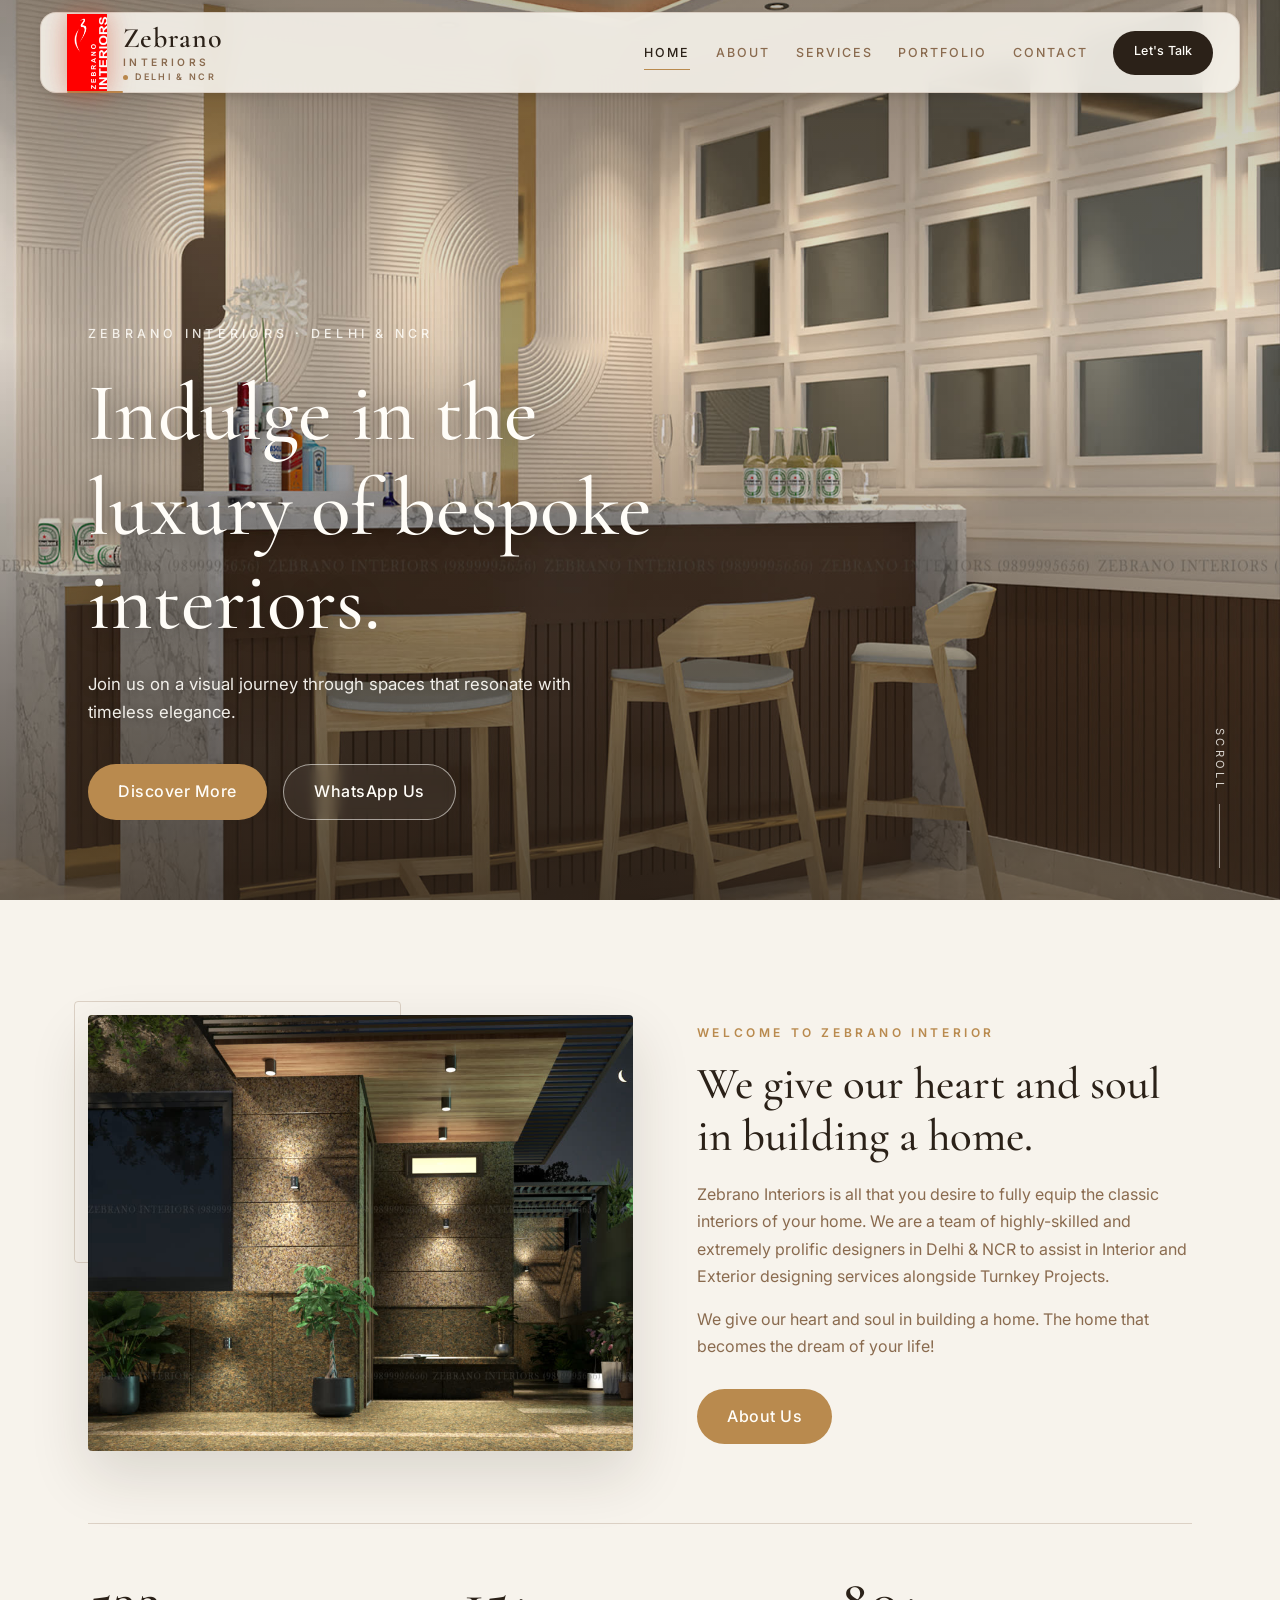
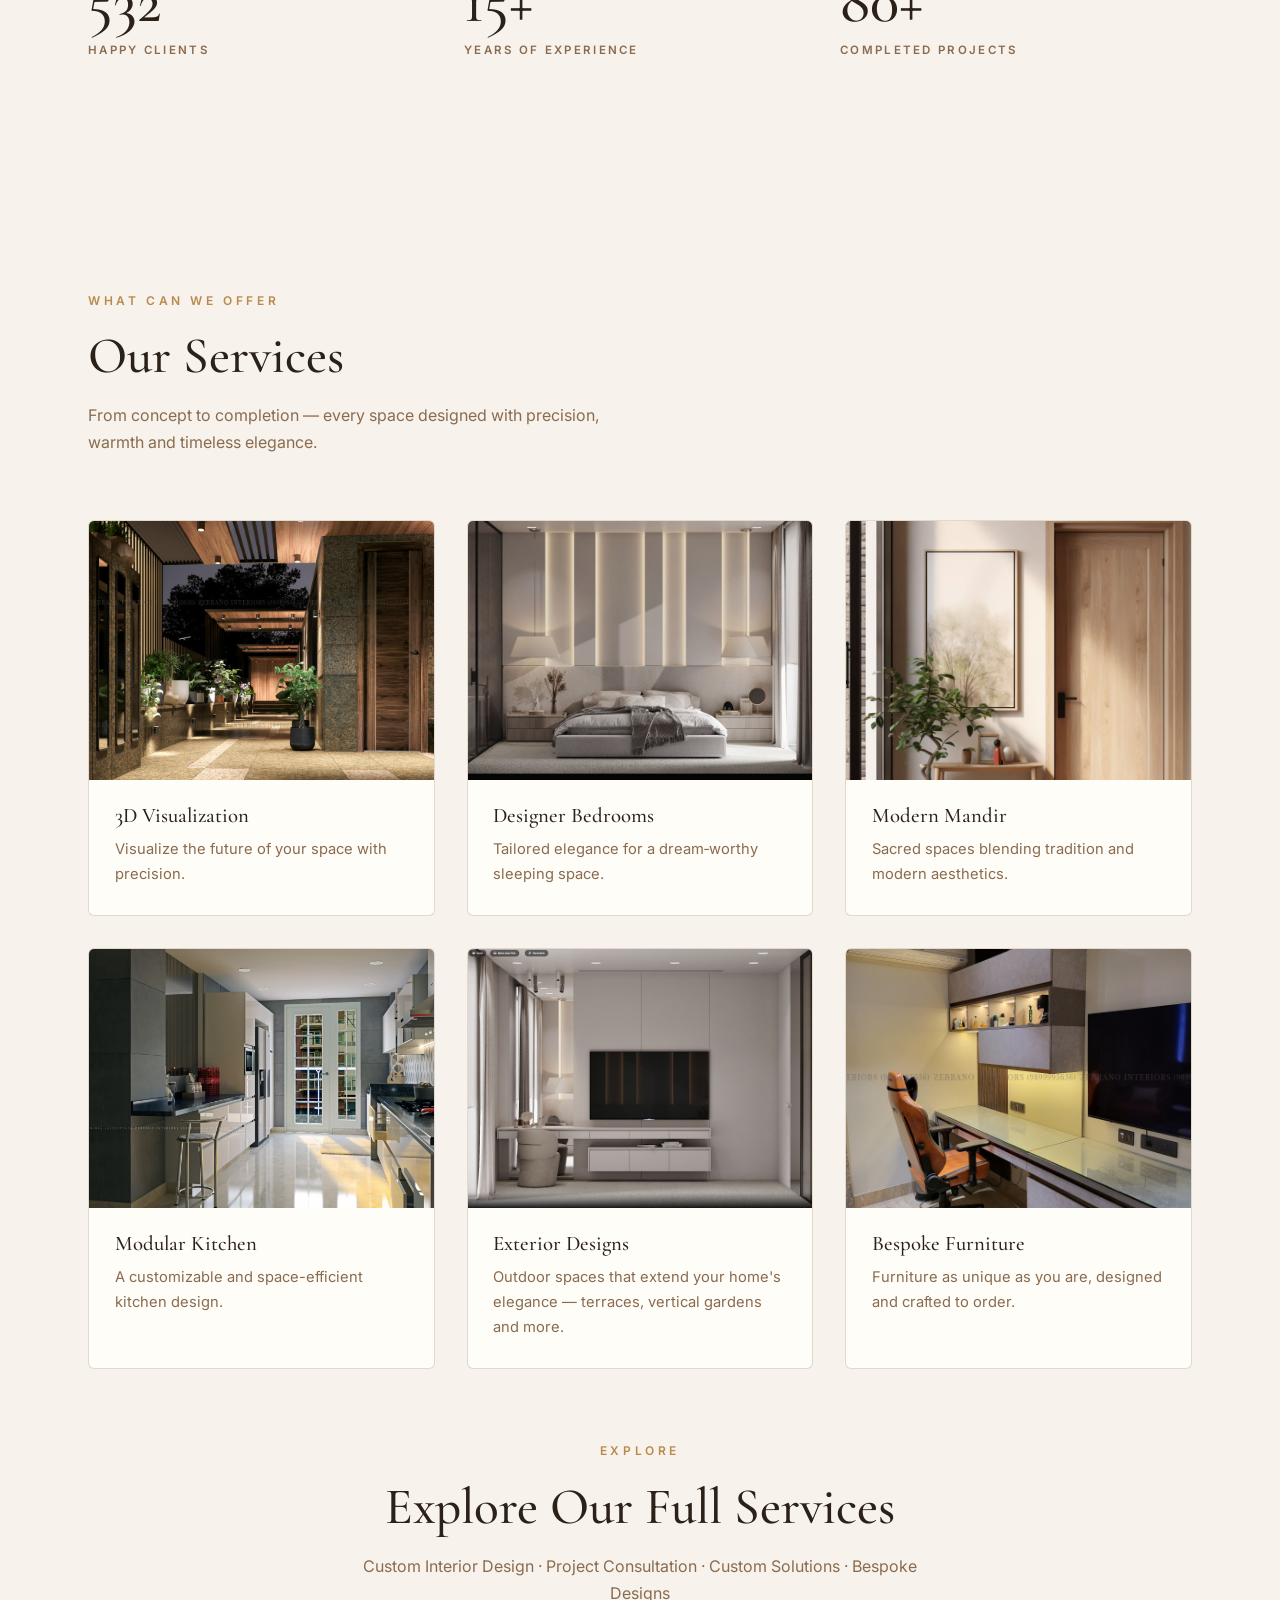
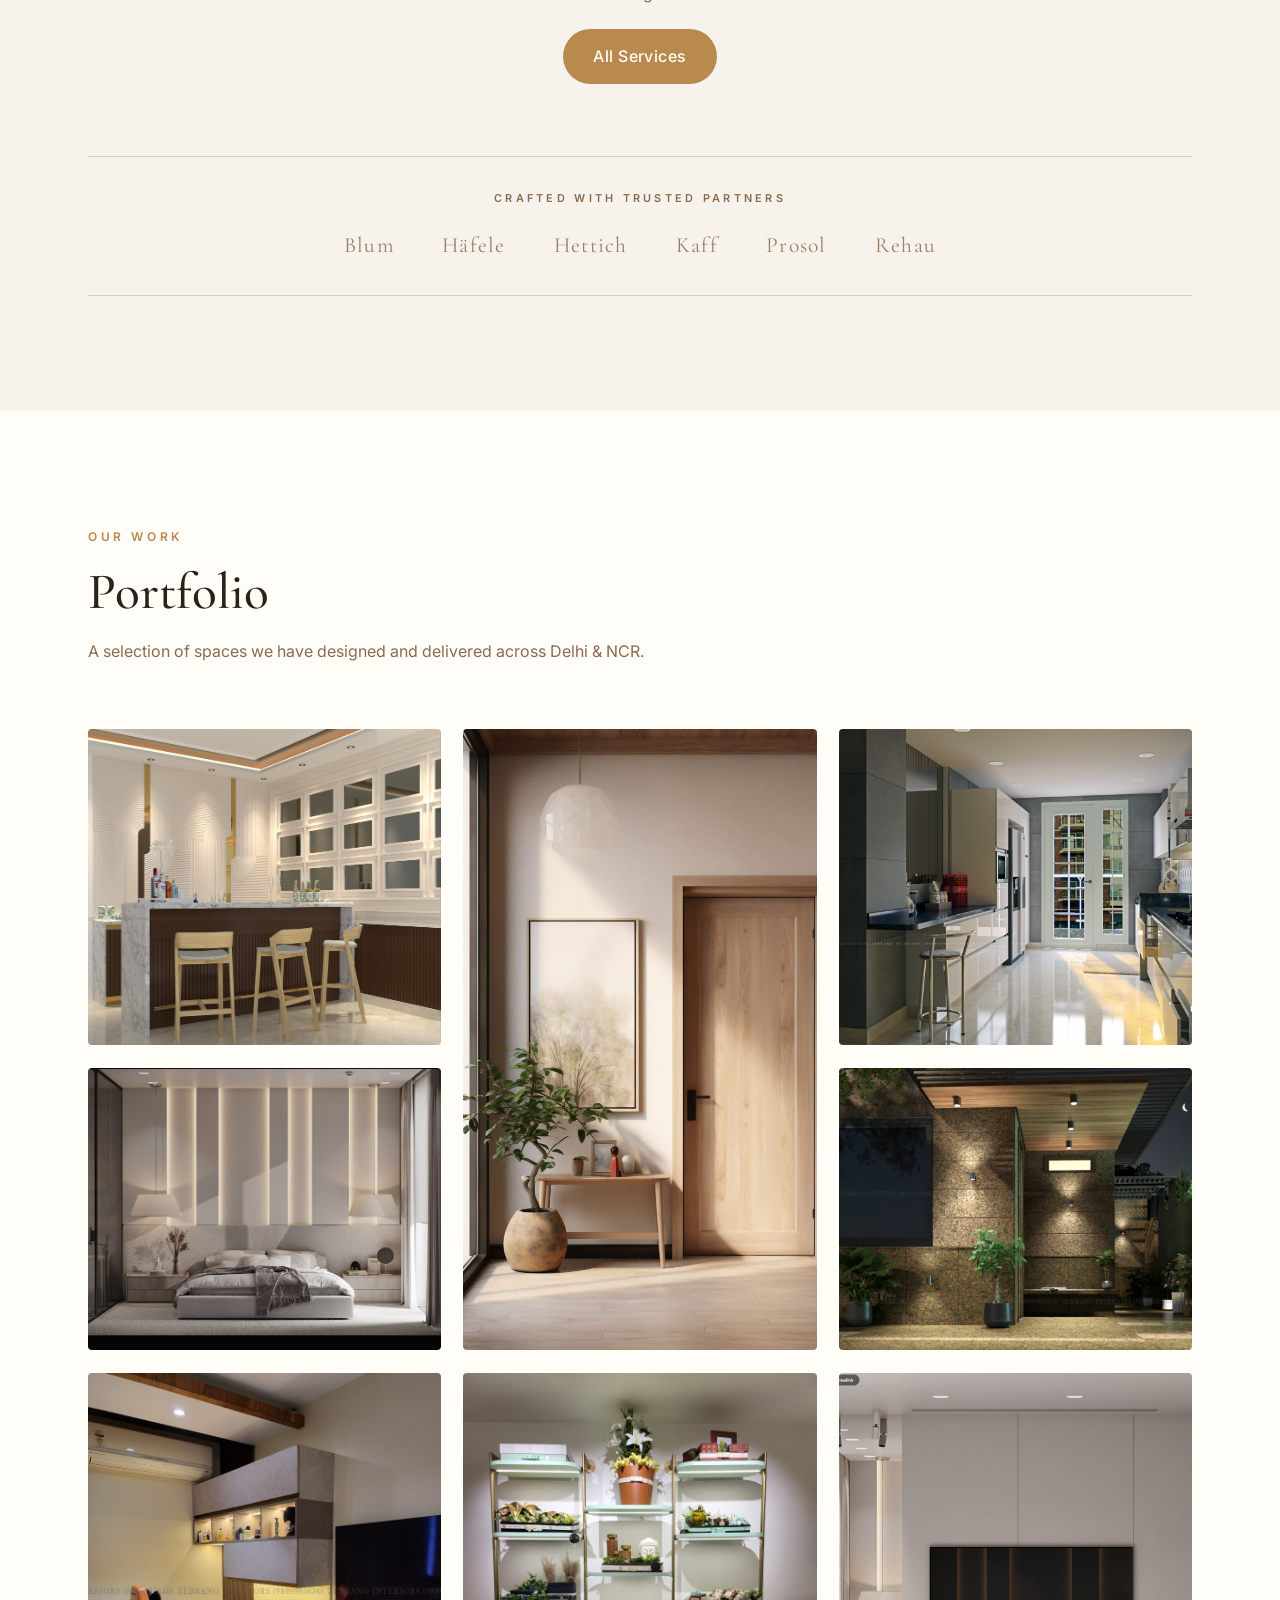
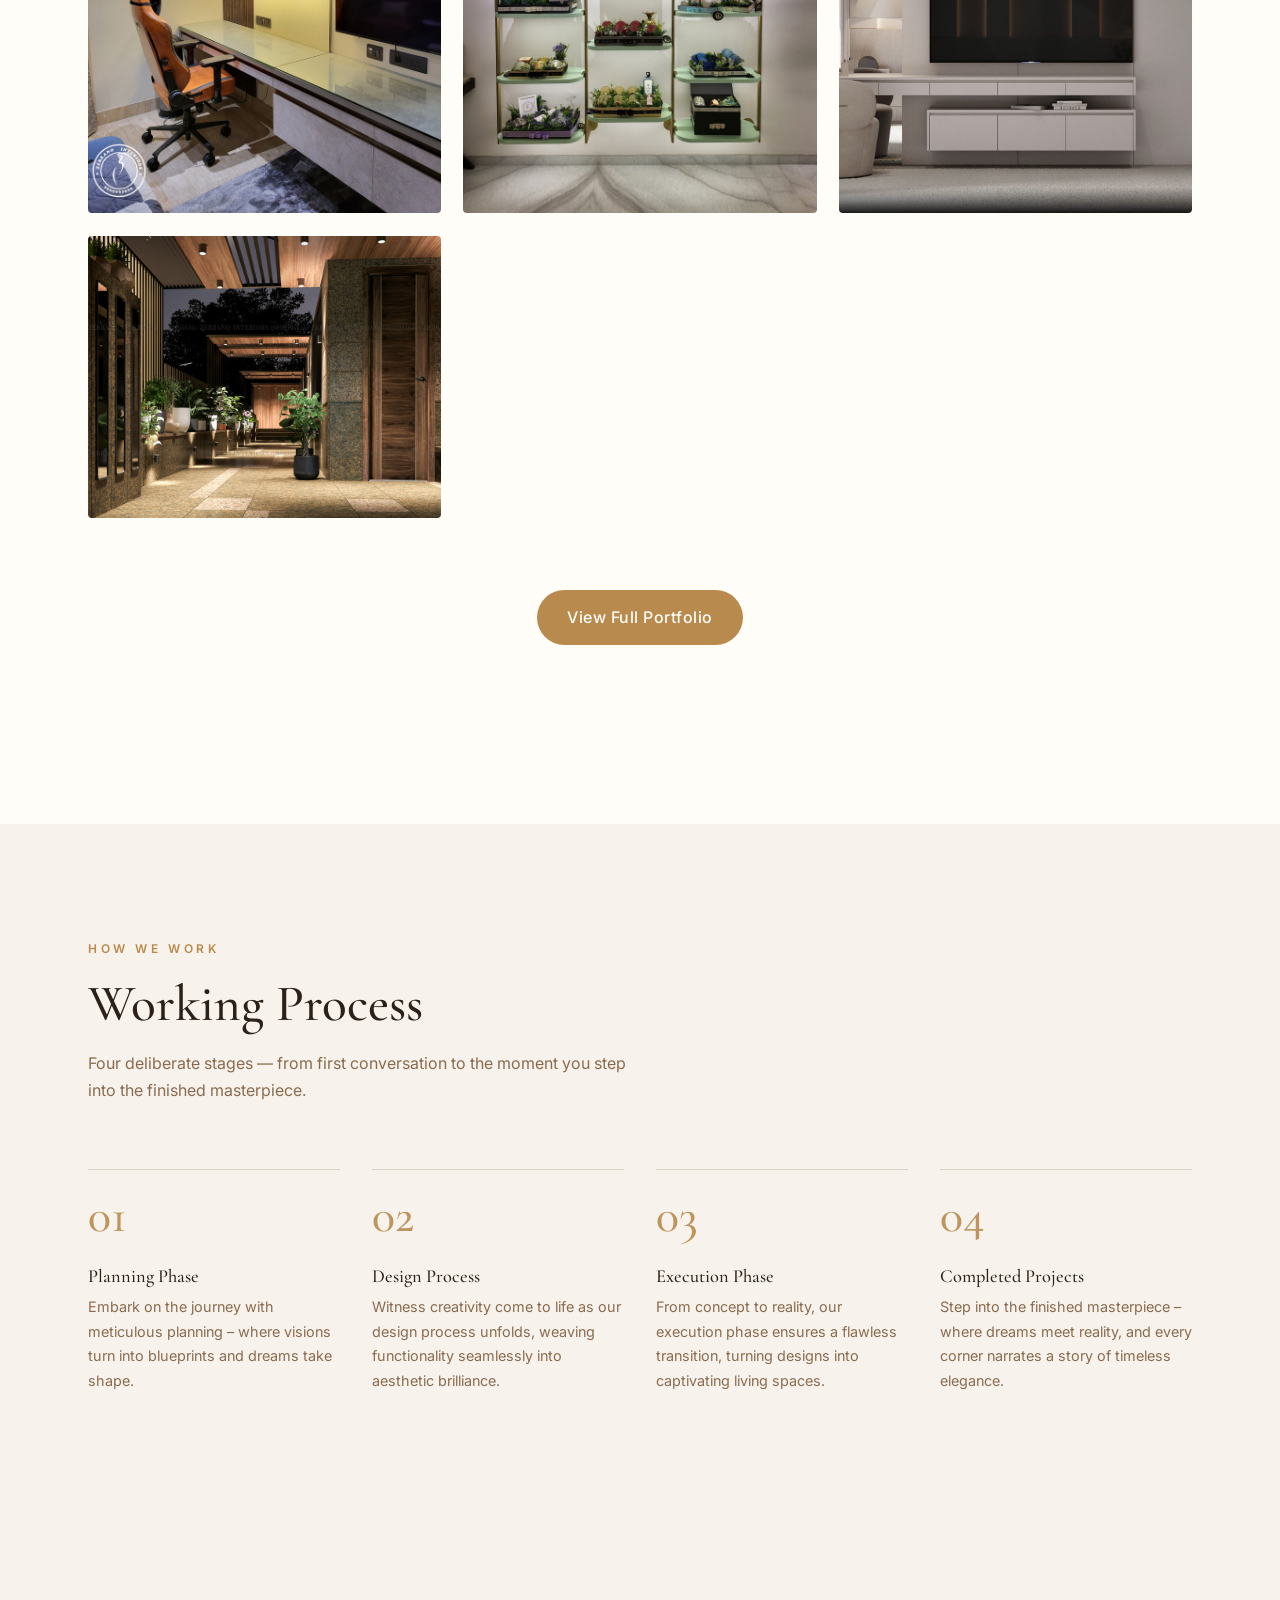
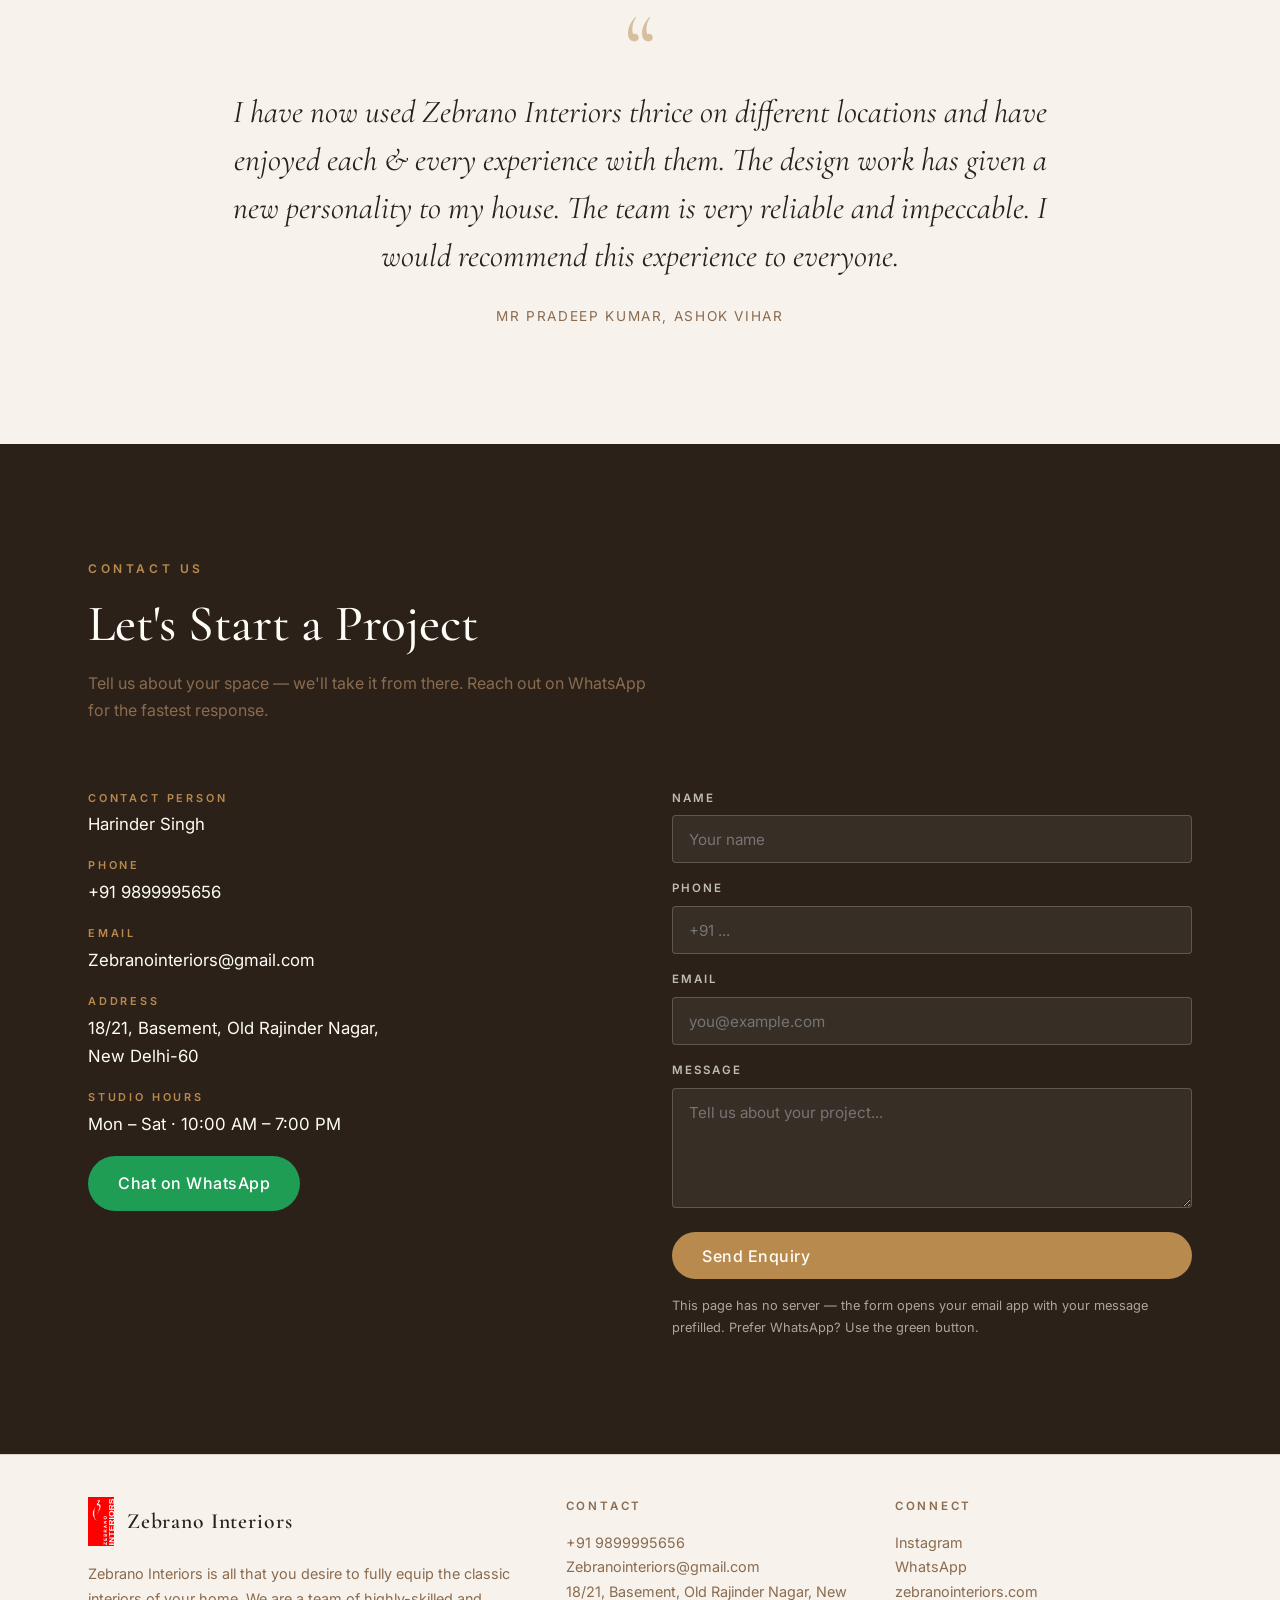
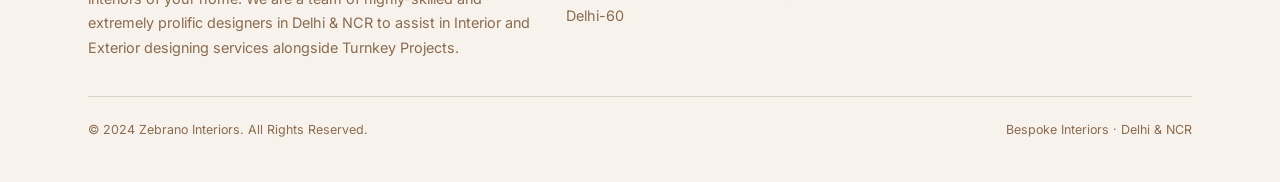
==== commit 9a42ee21: "feat: responsive lightbox redesign and mobile polish - Lightbox: side arrow controls, counter chip, " ====
--- a/index.html
+++ b/index.html
@@ -2,7 +2,7 @@
 <html lang="en">
 <head>
 <meta charset="UTF-8">
-<meta name="viewport" content="width=device-width, initial-scale=1.0">
+<meta name="viewport" content="width=device-width, initial-scale=1.0, viewport-fit=cover">
 <title>Zebrano Interiors — Bespoke Interior Design Studio, Delhi &amp; NCR</title>
 <meta name="description" content="Zebrano Interiors Pvt. Ltd. — 15+ years of bespoke interior & exterior design in Delhi & NCR. Modular kitchens, designer bedrooms, modern mandirs, bespoke furniture. Call +91 9899995656.">
 <link rel="canonical" href="https://zebranointeriors.com/">
@@ -350,11 +350,16 @@
 <!-- ===== LIGHTBOX ===== -->
 <div class="lightbox" id="lightbox" role="dialog" aria-modal="true" aria-label="Image viewer">
   <button class="lb-close" id="lbClose" aria-label="Close">×</button>
+  <button class="lb-arrow lb-prev" id="lbPrev" aria-label="Previous image">
+    <svg viewBox="0 0 24 24" aria-hidden="true"><path d="M14.5 5.5l-6 6.5 6 6.5"></path></svg>
+  </button>
   <img id="lbImg" src="" alt="">
-  <div class="lb-nav">
-    <button id="lbPrev" aria-label="Previous image">← Prev</button>
-    <span id="lbCount"></span>
-    <button id="lbNext" aria-label="Next image">Next →</button>
+  <button class="lb-arrow lb-next" id="lbNext" aria-label="Next image">
+    <svg viewBox="0 0 24 24" aria-hidden="true"><path d="M9.5 5.5l6 6.5-6 6.5"></path></svg>
+  </button>
+  <div class="lb-meta">
+    <span class="lb-count" id="lbCount"></span>
+    <p class="lb-cap" id="lbCap"></p>
   </div>
 </div>
 
--- a/assets/css/style.css
+++ b/assets/css/style.css
@@ -202,13 +202,28 @@
 @media (max-width:860px){.footer-grid{grid-template-columns:1fr}}
 
 /* ---------- LIGHTBOX ---------- */
-.lightbox{position:fixed;inset:0;z-index:200;background:rgba(20,14,8,.94);display:flex;align-items:center;justify-content:center;opacity:0;pointer-events:none;transition:opacity .3s}
+.lightbox{position:fixed;inset:0;z-index:200;background:rgba(20,14,8,.95);display:flex;align-items:center;justify-content:center;opacity:0;pointer-events:none;transition:opacity .3s;overscroll-behavior:contain;touch-action:pan-y;padding:env(safe-area-inset-top) env(safe-area-inset-right) env(safe-area-inset-bottom) env(safe-area-inset-left)}
 .lightbox.open{opacity:1;pointer-events:auto}
-.lightbox img{max-width:92vw;max-height:86vh;object-fit:contain;border-radius:4px}
-.lb-close{position:absolute;top:1.2rem;right:1.5rem;background:none;border:0;color:var(--paper);font-size:2rem;cursor:pointer;line-height:1;padding:.4rem}
-.lb-nav{position:absolute;bottom:1.6rem;left:50%;transform:translateX(-50%);display:flex;gap:1.2rem;align-items:center;color:rgba(255,253,248,.75);font-size:.8rem;letter-spacing:.14em}
-.lb-nav button{background:rgba(255,253,248,.1);border:1px solid rgba(255,253,248,.25);color:var(--paper);border-radius:999px;padding:.45rem 1rem;cursor:pointer;transition:background .25s}
-.lb-nav button:hover{background:rgba(255,253,248,.22)}
+.lightbox img{max-width:min(92vw,1100px);max-height:78vh;max-height:78svh;object-fit:contain;border-radius:4px;box-shadow:0 24px 70px rgba(0,0,0,.45);user-select:none;-webkit-user-drag:none}
+.lb-close{position:absolute;top:calc(env(safe-area-inset-top) + .9rem);right:calc(env(safe-area-inset-right) + 1rem);width:48px;height:48px;border-radius:50%;background:rgba(255,253,248,.08);border:1px solid rgba(255,253,248,.22);color:var(--paper);font-size:1.5rem;line-height:1;cursor:pointer;display:grid;place-items:center;backdrop-filter:blur(6px);-webkit-backdrop-filter:blur(6px);transition:background .25s,transform .2s;padding:0}
+.lb-close:hover{background:rgba(255,253,248,.2)}
+.lb-close:active{transform:scale(.9)}
+.lb-arrow{position:absolute;top:50%;transform:translateY(-50%);width:48px;height:48px;border-radius:50%;background:rgba(255,253,248,.08);border:1px solid rgba(255,253,248,.22);color:var(--paper);display:grid;place-items:center;backdrop-filter:blur(6px);-webkit-backdrop-filter:blur(6px);cursor:pointer;padding:0;transition:background .25s,transform .2s}
+.lb-arrow svg{width:22px;height:22px;fill:none;stroke:currentColor;stroke-width:2;stroke-linecap:round;stroke-linejoin:round}
+.lb-prev{left:clamp(.6rem,2.5vw,1.6rem)}
+.lb-next{right:clamp(.6rem,2.5vw,1.6rem)}
+.lb-arrow:hover{background:rgba(255,253,248,.22)}
+.lb-arrow:active{transform:translateY(-50%) scale(.9)}
+.lb-meta{position:absolute;left:50%;transform:translateX(-50%);bottom:calc(env(safe-area-inset-bottom) + clamp(1rem,3vh,2rem));display:flex;flex-direction:column;align-items:center;gap:.55rem;text-align:center;max-width:min(90%,420px);pointer-events:none}
+.lb-count{font-size:.7rem;letter-spacing:.22em;text-transform:uppercase;color:rgba(255,253,248,.7);background:rgba(255,253,248,.1);border:1px solid rgba(255,253,248,.18);border-radius:999px;padding:.38rem 1rem}
+.lb-cap{font-family:var(--serif);font-style:italic;font-size:clamp(1rem,2.6vw,1.25rem);color:rgba(255,253,248,.92)}
+.lb-cap:empty{display:none}
+@media (max-width:620px){
+  .lightbox img{max-height:64vh;max-height:64svh}
+  .lb-arrow{width:46px;height:46px}
+  .lb-arrow svg{width:20px;height:20px}
+  .lb-meta{bottom:calc(env(safe-area-inset-bottom) + .8rem)}
+}
 
 /* ---------- REVEAL ---------- */
 .reveal{opacity:0;transform:translateY(22px);transition:opacity .7s var(--ease),transform .7s var(--ease)}
@@ -217,4 +232,34 @@
   html{scroll-behavior:auto}
   .reveal{opacity:1;transform:none;transition:none}
   *,*::before,*::after{animation:none!important;transition:none!important}
+}
+
+/* ---------- RESPONSIVE POLISH ---------- */
+:focus-visible{outline:2px solid var(--accent);outline-offset:3px;border-radius:2px}
+body{-webkit-tap-highlight-color:transparent}
+a,button,input,textarea,label{-webkit-touch-callout:none}
+a,button{touch-action:manipulation}
+.btn{min-height:46px}
+.menu .cta,.add__btn,.nav-toggle{min-height:44px}
+.lightbox a,.lightbox button,.lightbox img{-webkit-touch-callout:default}
+@media (max-width:560px){
+  .stats{grid-template-columns:1fr;gap:.9rem;text-align:left}
+  .stat{padding-bottom:.9rem;border-bottom:1px solid var(--hairline)}
+  .stat:last-child{border-bottom:none;padding-bottom:0}
+  .stat .num{font-size:2.6rem}
+  .form .btn{width:100%;justify-content:center}
+  .footer-bottom{flex-direction:column;align-items:flex-start}
+  .hero-scroll{display:none}
+  .hero-inner{padding-block:8rem 4.5rem}
+  .about-img::after{display:none}
+  .process-step{padding-left:0}
+}
+@media (min-width:561px) and (max-width:760px){
+  .stats{grid-template-columns:repeat(3,1fr);gap:.8rem}
+  .stat{text-align:center}
+  .stat .lbl{letter-spacing:.12em}
+}
+@media (max-width:360px){
+  .brand-name{font-size:1.2rem}
+  .brand-region{display:none}
 }
